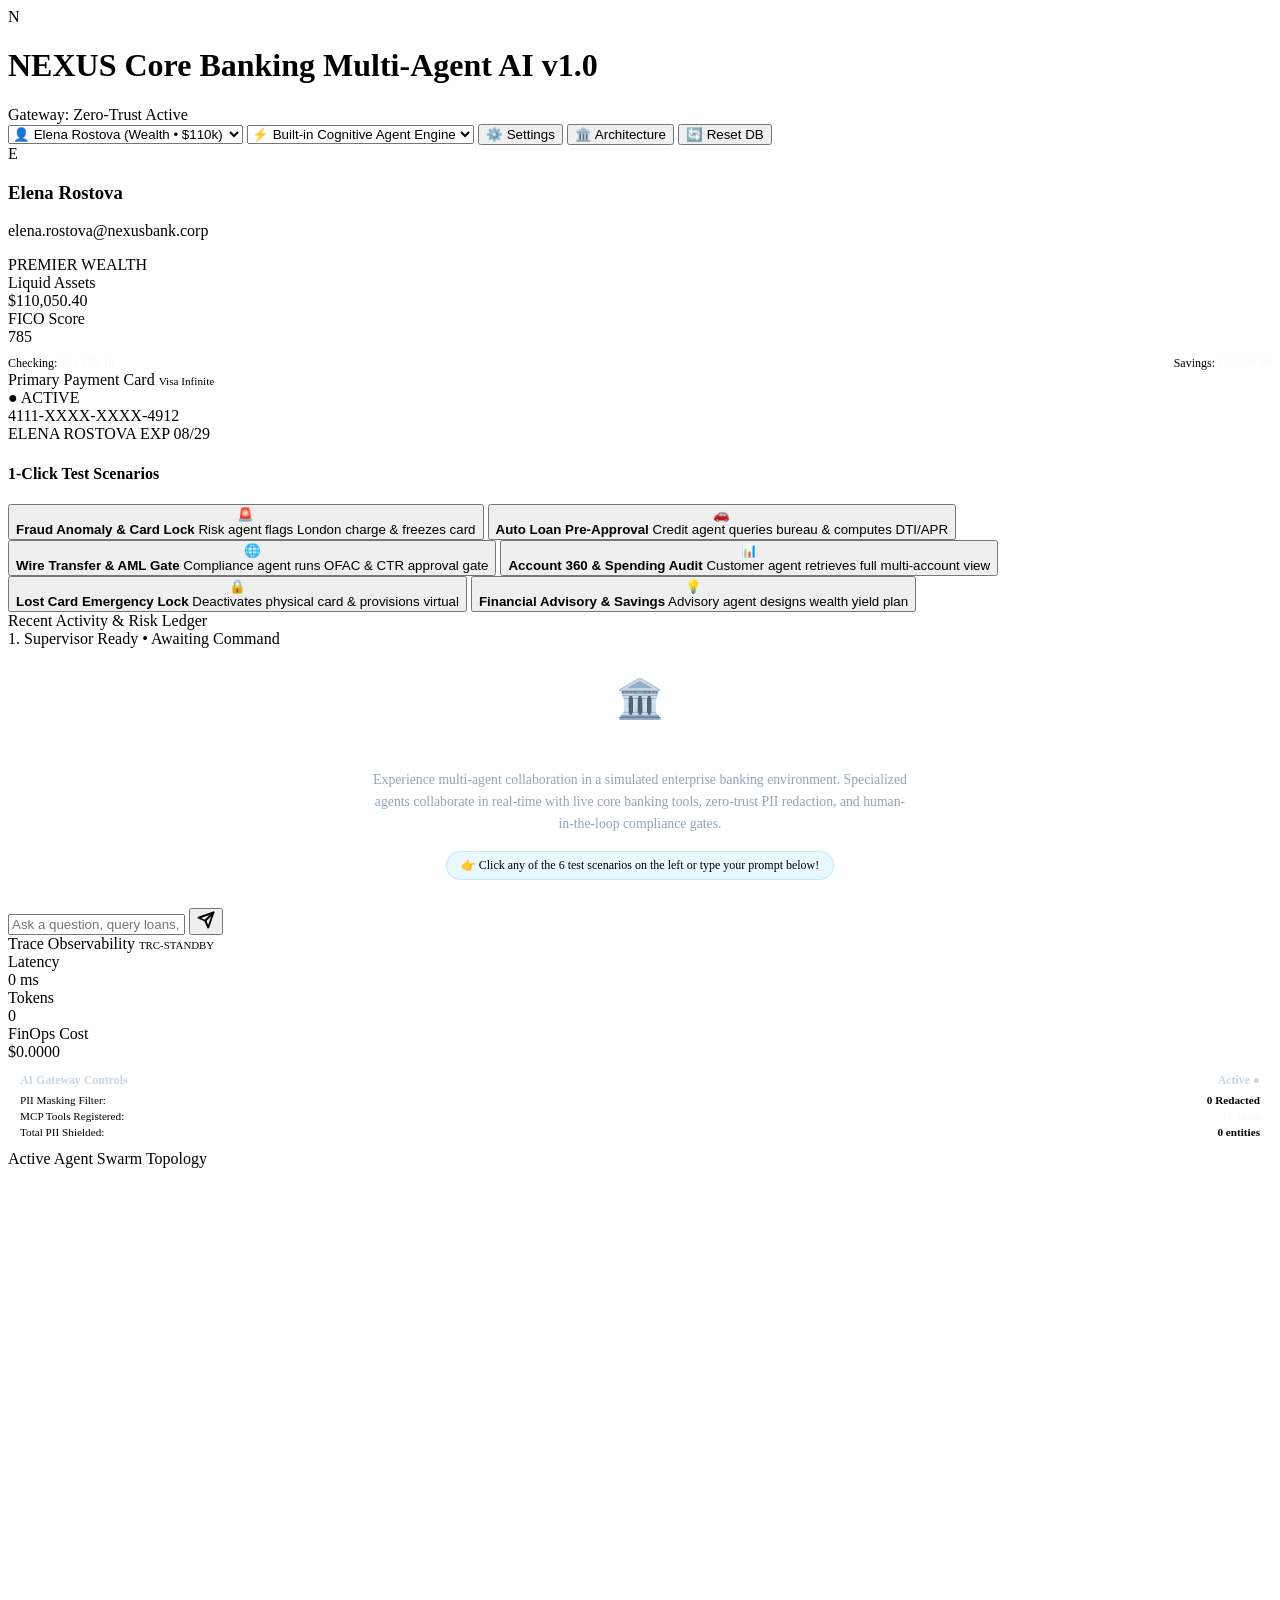
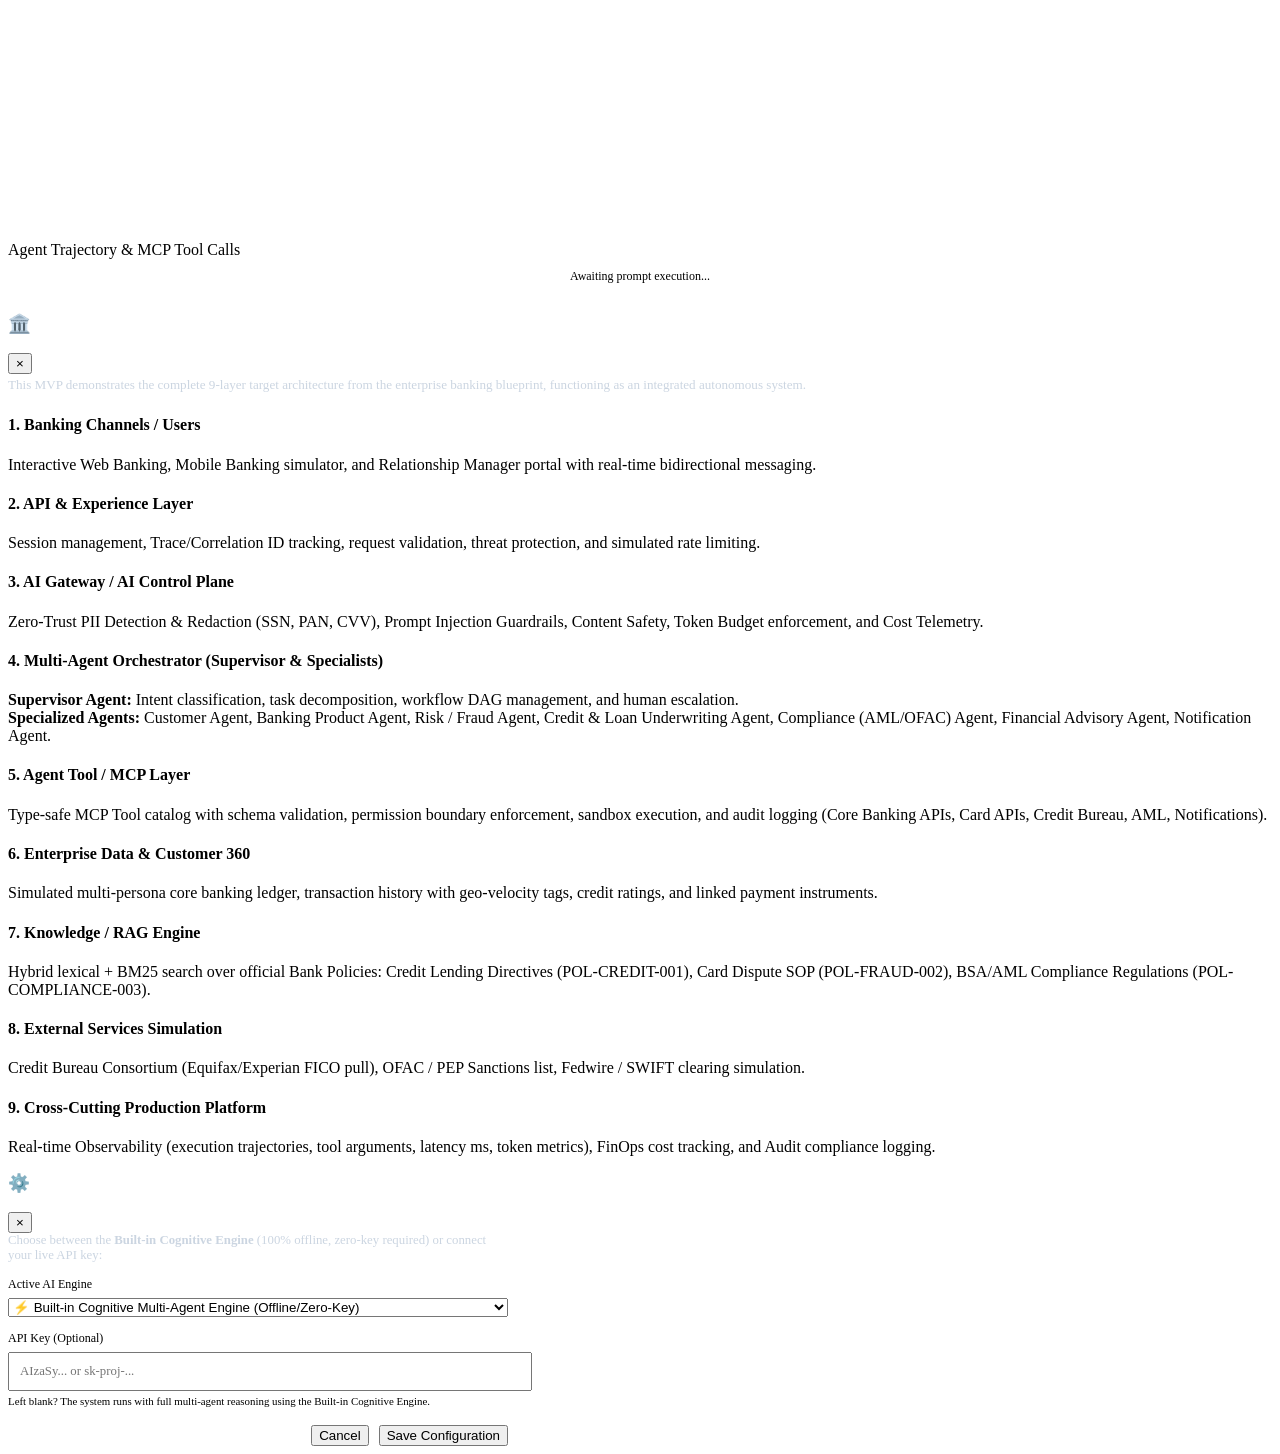
==== app/static/index.html @ 50e699d7 "Initial commit: Production-ready Multi-Agent Banking MVP" ====
<!DOCTYPE html>
<html lang="en">
<head>
  <meta charset="UTF-8">
  <meta name="viewport" content="width=device-width, initial-scale=1.0">
  <title>NEXUS Core Banking AI — Autonomous Multi-Agent System</title>
  <meta name="description" content="Simulated Banking Multi-Agent Operations System with Supervisor Orchestration, Fraud Detection, Credit Underwriting, and Real-time Observability.">
  
  <!-- Modern Typography -->
  <link rel="preconnect" href="https://fonts.googleapis.com">
  <link rel="preconnect" href="https://fonts.gstatic.com" crossorigin>
  <link href="https://fonts.googleapis.com/css2?family=Inter:wght@400;500;600;700;800&family=JetBrains+Mono:wght@400;500;700&display=swap" rel="stylesheet">
  
  <!-- Styles -->
  <link rel="stylesheet" href="/static/css/style.css">
</head>
<body>

  <!-- Top Navigation Bar -->
  <header class="app-header">
    <div class="brand-section">
      <div class="brand-logo">N</div>
      <div class="brand-title">
        <h1>NEXUS Core Banking <span class="badge">Multi-Agent AI v1.0</span></h1>
      </div>
      <div class="status-pill">
        <span class="status-dot"></span>
        <span>Gateway: Zero-Trust Active</span>
      </div>
    </div>

    <div class="header-controls">
      <!-- Customer Context Switcher -->
      <select id="customerSelect" class="select-custom" title="Switch Customer Persona">
        <option value="CUST-1001" selected>👤 Elena Rostova (Wealth • $110k)</option>
        <option value="CUST-1002">🏢 Marcus Vance (Business • $86k)</option>
        <option value="CUST-1003">🛍️ Priya Sharma (Retail • $18k)</option>
      </select>

      <!-- LLM Provider Selector -->
      <select id="providerSelect" class="select-custom" title="AI Model / Engine">
        <option value="cognitive" selected>⚡ Built-in Cognitive Agent Engine</option>
        <option value="gemini">✨ Google Gemini 2.5 Flash</option>
        <option value="openai">🔮 OpenAI GPT-4o</option>
      </select>

      <!-- Quick Action Buttons -->
      <button id="settingsBtn" class="btn-custom" title="Configure API Keys">⚙️ Settings</button>
      <button id="archBtn" class="btn-custom" title="View 9-Layer Architecture Blueprint">🏛️ Architecture</button>
      <button id="resetBtn" class="btn-custom" title="Reset Simulation Data">🔄 Reset DB</button>
    </div>
  </header>

  <!-- 3-Column Workspace -->
  <main class="app-container">
    
    <!-- LEFT COLUMN: Core Banking Customer Portal -->
    <aside class="left-sidebar" id="leftBankingPanel">
      
      <!-- Customer Card -->
      <div class="customer-card glass">
        <div class="customer-header">
          <div class="customer-avatar" id="custAvatar">E</div>
          <div class="customer-info">
            <h3 id="custName">Elena Rostova</h3>
            <p id="custEmail">elena.rostova@nexusbank.corp</p>
            <span class="tier-badge" id="custTier">PREMIER WEALTH</span>
          </div>
        </div>

        <div class="stat-grid">
          <div class="stat-box">
            <div class="label">Liquid Assets</div>
            <div class="value" id="liquidBalanceVal">$110,050.40</div>
          </div>
          <div class="stat-box">
            <div class="label">FICO Score</div>
            <div class="value" style="color:var(--accent-emerald)" id="creditScoreVal">785</div>
          </div>
        </div>

        <div style="margin-top:10px; font-size:0.75rem; color:var(--text-muted); display:flex; justify-content:space-between;">
          <span>Checking: <strong style="color:#f8fafc" id="checkingBalanceVal">$24,850.40</strong></span>
          <span>Savings: <strong style="color:#f8fafc" id="savingsBalanceVal">$85,200.00</strong></span>
        </div>
      </div>

      <!-- Payment Card Visual Widget -->
      <div class="card-widget glass">
        <div class="panel-header" style="margin-bottom:0;">
          <span>Primary Payment Card</span>
          <span style="font-size:0.7rem; color:var(--text-muted)">Visa Infinite</span>
        </div>
        
        <div class="credit-card-visual" id="mainCreditCard">
          <div class="card-top">
            <div class="chip"></div>
            <span class="card-status-pill status-active" id="cardStatusPill">● ACTIVE</span>
          </div>
          <div class="card-num" id="cardNumDisplay">4111-XXXX-XXXX-4912</div>
          <div class="card-bottom">
            <span>ELENA ROSTOVA</span>
            <span>EXP 08/29</span>
          </div>
        </div>
      </div>

      <!-- 1-Click Interactive Test Scenarios -->
      <section class="scenarios-section">
        <h4>1-Click Test Scenarios</h4>
        <div class="scenario-list">
          
          <button class="scenario-btn" data-prompt="I didn't authorize a $1,280 charge in London from yesterday! What is that? Help!">
            <span class="scenario-icon">🚨</span>
            <div class="scenario-text">
              <strong>Fraud Anomaly & Card Lock</strong>
              <span>Risk agent flags London charge & freezes card</span>
            </div>
          </button>

          <button class="scenario-btn" data-prompt="Can I get an auto loan of $25,000 for 48 months?">
            <span class="scenario-icon">🚗</span>
            <div class="scenario-text">
              <strong>Auto Loan Pre-Approval</strong>
              <span>Credit agent queries bureau & computes DTI/APR</span>
            </div>
          </button>

          <button class="scenario-btn" data-prompt="Transfer $15,000 to John Doe in Germany for invoice #9921">
            <span class="scenario-icon">🌐</span>
            <div class="scenario-text">
              <strong>Wire Transfer & AML Gate</strong>
              <span>Compliance agent runs OFAC & CTR approval gate</span>
            </div>
          </button>

          <button class="scenario-btn" data-prompt="Give me an overview of my accounts and balance">
            <span class="scenario-icon">📊</span>
            <div class="scenario-text">
              <strong>Account 360 & Spending Audit</strong>
              <span>Customer agent retrieves full multi-account view</span>
            </div>
          </button>

          <button class="scenario-btn" data-prompt="I lost my card at the airport! Block it immediately">
            <span class="scenario-icon">🔒</span>
            <div class="scenario-text">
              <strong>Lost Card Emergency Lock</strong>
              <span>Deactivates physical card & provisions virtual</span>
            </div>
          </button>

          <button class="scenario-btn" data-prompt="Analyze my spending and give me recommendations to save $500/month">
            <span class="scenario-icon">💡</span>
            <div class="scenario-text">
              <strong>Financial Advisory & Savings</strong>
              <span>Advisory agent designs wealth yield plan</span>
            </div>
          </button>

        </div>
      </section>

      <!-- Recent Transactions Table -->
      <section style="flex:1;">
        <div class="panel-header">
          <span>Recent Activity & Risk Ledger</span>
        </div>
        <div id="transactionsContainer" style="display:flex; flex-direction:column; gap:6px;">
          <!-- Populated by JavaScript -->
        </div>
      </section>

    </aside>

    <!-- CENTER COLUMN: Multi-Agent Conversational Center -->
    <section class="center-workspace">
      
      <!-- Real-time Agent Workflow Stepper -->
      <div class="pipeline-stepper" id="pipelineStepper">
        <div class="step-badge active">
          <span>1.</span>
          <span>Supervisor Ready • Awaiting Command</span>
        </div>
      </div>

      <!-- Messages Stream -->
      <div class="chat-stream" id="chatStream">
        
        <!-- Welcome Hero Banner -->
        <div style="text-align: center; padding: 28px 20px; color: var(--text-secondary);">
          <div style="font-size: 2.4rem; margin-bottom: 10px;">🏛️</div>
          <h2 style="font-size: 1.3rem; color: #fff; margin-bottom: 6px; font-weight:700;">
            NEXUS Autonomous Multi-Agent Banking
          </h2>
          <p style="font-size: 0.86rem; max-width: 540px; margin: 0 auto; color:#94a3b8; line-height:1.6;">
            Experience multi-agent collaboration in a simulated enterprise banking environment.
            Specialized agents collaborate in real-time with live core banking tools, zero-trust PII redaction, and human-in-the-loop compliance gates.
          </p>
          <div style="margin-top:16px; font-size:0.75rem; color:var(--accent-cyan); display:inline-flex; align-items:center; gap:8px; padding:6px 14px; background:rgba(56,189,248,0.1); border-radius:9999px; border:1px solid rgba(56,189,248,0.25);">
            <span>👉 Click any of the 6 test scenarios on the left or type your prompt below!</span>
          </div>
        </div>

      </div>

      <!-- Input Form -->
      <footer class="chat-input-bar">
        <form id="chatForm" class="input-container">
          <input 
            type="text" 
            id="chatInput" 
            placeholder="Ask a question, query loans, flag suspicious transactions, or request wires..." 
            autocomplete="off"
            required
          />
          <button type="submit" class="send-btn" title="Send Request">
            <svg width="18" height="18" viewBox="0 0 24 24" fill="none" stroke="currentColor" stroke-width="2.5" stroke-linecap="round" stroke-linejoin="round">
              <line x1="22" y1="2" x2="11" y2="13"></line>
              <polygon points="22 2 15 22 11 13 2 9 22 2"></polygon>
            </svg>
          </button>
        </form>
      </footer>

    </section>

    <!-- RIGHT COLUMN: Real-Time Observability & AI Control Plane -->
    <aside class="right-sidebar">
      
      <!-- Trace Header -->
      <div class="panel-header">
        <span>Trace Observability</span>
        <span id="traceIdDisplay" style="font-family:var(--font-mono); font-size:0.68rem; color:var(--accent-cyan);">TRC-STANDBY</span>
      </div>

      <!-- Metrics Grid -->
      <div class="metrics-grid">
        <div class="metric-pill">
          <div class="label">Latency</div>
          <div class="val" id="latencyMetricVal">0 ms</div>
        </div>
        <div class="metric-pill">
          <div class="label">Tokens</div>
          <div class="val" id="tokensMetricVal">0</div>
        </div>
        <div class="metric-pill">
          <div class="label">FinOps Cost</div>
          <div class="val" id="costMetricVal">$0.0000</div>
        </div>
      </div>

      <!-- AI Control Plane / Guardrails Card -->
      <div class="glass" style="padding:12px; border-radius:var(--radius-md);">
        <div style="font-size:0.74rem; font-weight:700; color:#cbd5e1; margin-bottom:6px; display:flex; justify-content:space-between;">
          <span>AI Gateway Controls</span>
          <span style="color:var(--accent-emerald)">Active ●</span>
        </div>
        <div style="font-size:0.7rem; color:var(--text-muted); display:flex; justify-content:space-between; margin-bottom:4px;">
          <span>PII Masking Filter:</span>
          <strong id="piiRedactedMetricVal" style="color:var(--accent-cyan)">0 Redacted</strong>
        </div>
        <div style="font-size:0.7rem; color:var(--text-muted); display:flex; justify-content:space-between; margin-bottom:4px;">
          <span>MCP Tools Registered:</span>
          <strong id="toolsRegisteredVal" style="color:#f8fafc">11 Tools</strong>
        </div>
        <div style="font-size:0.7rem; color:var(--text-muted); display:flex; justify-content:space-between;">
          <span>Total PII Shielded:</span>
          <strong id="totalPiiVal" style="color:var(--accent-purple)">0 entities</strong>
        </div>
      </div>

      <!-- Dynamic Multi-Agent DAG Topology Graph -->
      <div>
        <div class="panel-header">
          <span>Active Agent Swarm Topology</span>
        </div>
        <div class="dag-container">
          <svg id="dagSvg" viewBox="0 0 340 180"></svg>
        </div>
      </div>

      <!-- Agent Reasoning Trajectory Timeline -->
      <div style="flex:1;">
        <div class="panel-header">
          <span>Agent Trajectory & MCP Tool Calls</span>
        </div>
        <div class="trajectory-list" id="trajectoryList">
          <div style="font-size:0.75rem; color:var(--text-muted); padding:10px; text-align:center;">
            Awaiting prompt execution...
          </div>
        </div>
      </div>

    </aside>

  </main>

  <!-- MODAL: Architecture Blueprint (Matching Prompt's Reference Diagram) -->
  <div class="modal-overlay" id="archModal">
    <div class="modal-content glass">
      <div class="modal-header">
        <h3 style="font-size:1.15rem; color:#fff;">🏛️ NEXUS Multi-Agent Banking Architecture (Reference Implementation)</h3>
        <button class="close-btn" id="closeArchModal">&times;</button>
      </div>

      <div style="font-size:0.82rem; color:#cbd5e1; margin-bottom:16px; line-height:1.6;">
        This MVP demonstrates the complete 9-layer target architecture from the enterprise banking blueprint, functioning as an integrated autonomous system.
      </div>

      <div class="arch-layer-card" style="border-color:#38bdf8">
        <h4>1. Banking Channels / Users</h4>
        <p>Interactive Web Banking, Mobile Banking simulator, and Relationship Manager portal with real-time bidirectional messaging.</p>
      </div>

      <div class="arch-layer-card" style="border-color:#6366f1">
        <h4>2. API & Experience Layer</h4>
        <p>Session management, Trace/Correlation ID tracking, request validation, threat protection, and simulated rate limiting.</p>
      </div>

      <div class="arch-layer-card" style="border-color:#10b981">
        <h4>3. AI Gateway / AI Control Plane</h4>
        <p>Zero-Trust PII Detection & Redaction (SSN, PAN, CVV), Prompt Injection Guardrails, Content Safety, Token Budget enforcement, and Cost Telemetry.</p>
      </div>

      <div class="arch-layer-card" style="border-color:#f59e0b">
        <h4>4. Multi-Agent Orchestrator (Supervisor & Specialists)</h4>
        <p>
          <strong>Supervisor Agent:</strong> Intent classification, task decomposition, workflow DAG management, and human escalation.<br/>
          <strong>Specialized Agents:</strong> Customer Agent, Banking Product Agent, Risk / Fraud Agent, Credit & Loan Underwriting Agent, Compliance (AML/OFAC) Agent, Financial Advisory Agent, Notification Agent.
        </p>
      </div>

      <div class="arch-layer-card" style="border-color:#a855f7">
        <h4>5. Agent Tool / MCP Layer</h4>
        <p>Type-safe MCP Tool catalog with schema validation, permission boundary enforcement, sandbox execution, and audit logging (Core Banking APIs, Card APIs, Credit Bureau, AML, Notifications).</p>
      </div>

      <div class="arch-layer-card" style="border-color:#06b6d4">
        <h4>6. Enterprise Data & Customer 360</h4>
        <p>Simulated multi-persona core banking ledger, transaction history with geo-velocity tags, credit ratings, and linked payment instruments.</p>
      </div>

      <div class="arch-layer-card" style="border-color:#ec4899">
        <h4>7. Knowledge / RAG Engine</h4>
        <p>Hybrid lexical + BM25 search over official Bank Policies: Credit Lending Directives (POL-CREDIT-001), Card Dispute SOP (POL-FRAUD-002), BSA/AML Compliance Regulations (POL-COMPLIANCE-003).</p>
      </div>

      <div class="arch-layer-card" style="border-color:#84cc16">
        <h4>8. External Services Simulation</h4>
        <p>Credit Bureau Consortium (Equifax/Experian FICO pull), OFAC / PEP Sanctions list, Fedwire / SWIFT clearing simulation.</p>
      </div>

      <div class="arch-layer-card" style="border-color:#f43f5e">
        <h4>9. Cross-Cutting Production Platform</h4>
        <p>Real-time Observability (execution trajectories, tool arguments, latency ms, token metrics), FinOps cost tracking, and Audit compliance logging.</p>
      </div>
    </div>
  </div>

  <!-- MODAL: Settings & API Key -->
  <div class="modal-overlay" id="settingsModal">
    <div class="modal-content glass" style="max-width:500px;">
      <div class="modal-header">
        <h3 style="font-size:1.1rem; color:#fff;">⚙️ AI Provider & Model Settings</h3>
        <button class="close-btn" id="closeSettingsModal">&times;</button>
      </div>

      <div style="font-size:0.8rem; color:#cbd5e1; margin-bottom:14px;">
        Choose between the <strong>Built-in Cognitive Engine</strong> (100% offline, zero-key required) or connect your live API key:
      </div>

      <div style="margin-bottom:14px;">
        <label style="font-size:0.75rem; color:var(--text-muted); display:block; margin-bottom:6px;">Active AI Engine</label>
        <select id="modalProviderSelect" class="select-custom" style="width:100%;">
          <option value="cognitive">⚡ Built-in Cognitive Multi-Agent Engine (Offline/Zero-Key)</option>
          <option value="gemini">✨ Google Gemini 2.5 Flash</option>
          <option value="openai">🔮 OpenAI GPT-4o</option>
        </select>
      </div>

      <div style="margin-bottom:18px;">
        <label style="font-size:0.75rem; color:var(--text-muted); display:block; margin-bottom:6px;">API Key (Optional)</label>
        <input 
          type="password" 
          id="apiKeyInput" 
          placeholder="AIzaSy... or sk-proj-..." 
          class="select-custom" 
          style="width:100%; padding:10px; font-family:var(--font-mono); font-size:0.8rem;"
        />
        <p style="font-size:0.68rem; color:var(--text-muted); margin-top:4px;">
          Left blank? The system runs with full multi-agent reasoning using the Built-in Cognitive Engine.
        </p>
      </div>

      <div style="display:flex; justify-content:flex-end; gap:10px;">
        <button class="btn-custom" onclick="closeSettingsModal()">Cancel</button>
        <button class="btn-custom btn-primary" id="saveSettingsBtn">Save Configuration</button>
      </div>
    </div>
  </div>

  <!-- Scripts -->
  <script src="/static/js/api.js"></script>
  <script src="/static/js/visualizer.js"></script>
  <script src="/static/js/app.js"></script>

</body>
</html>
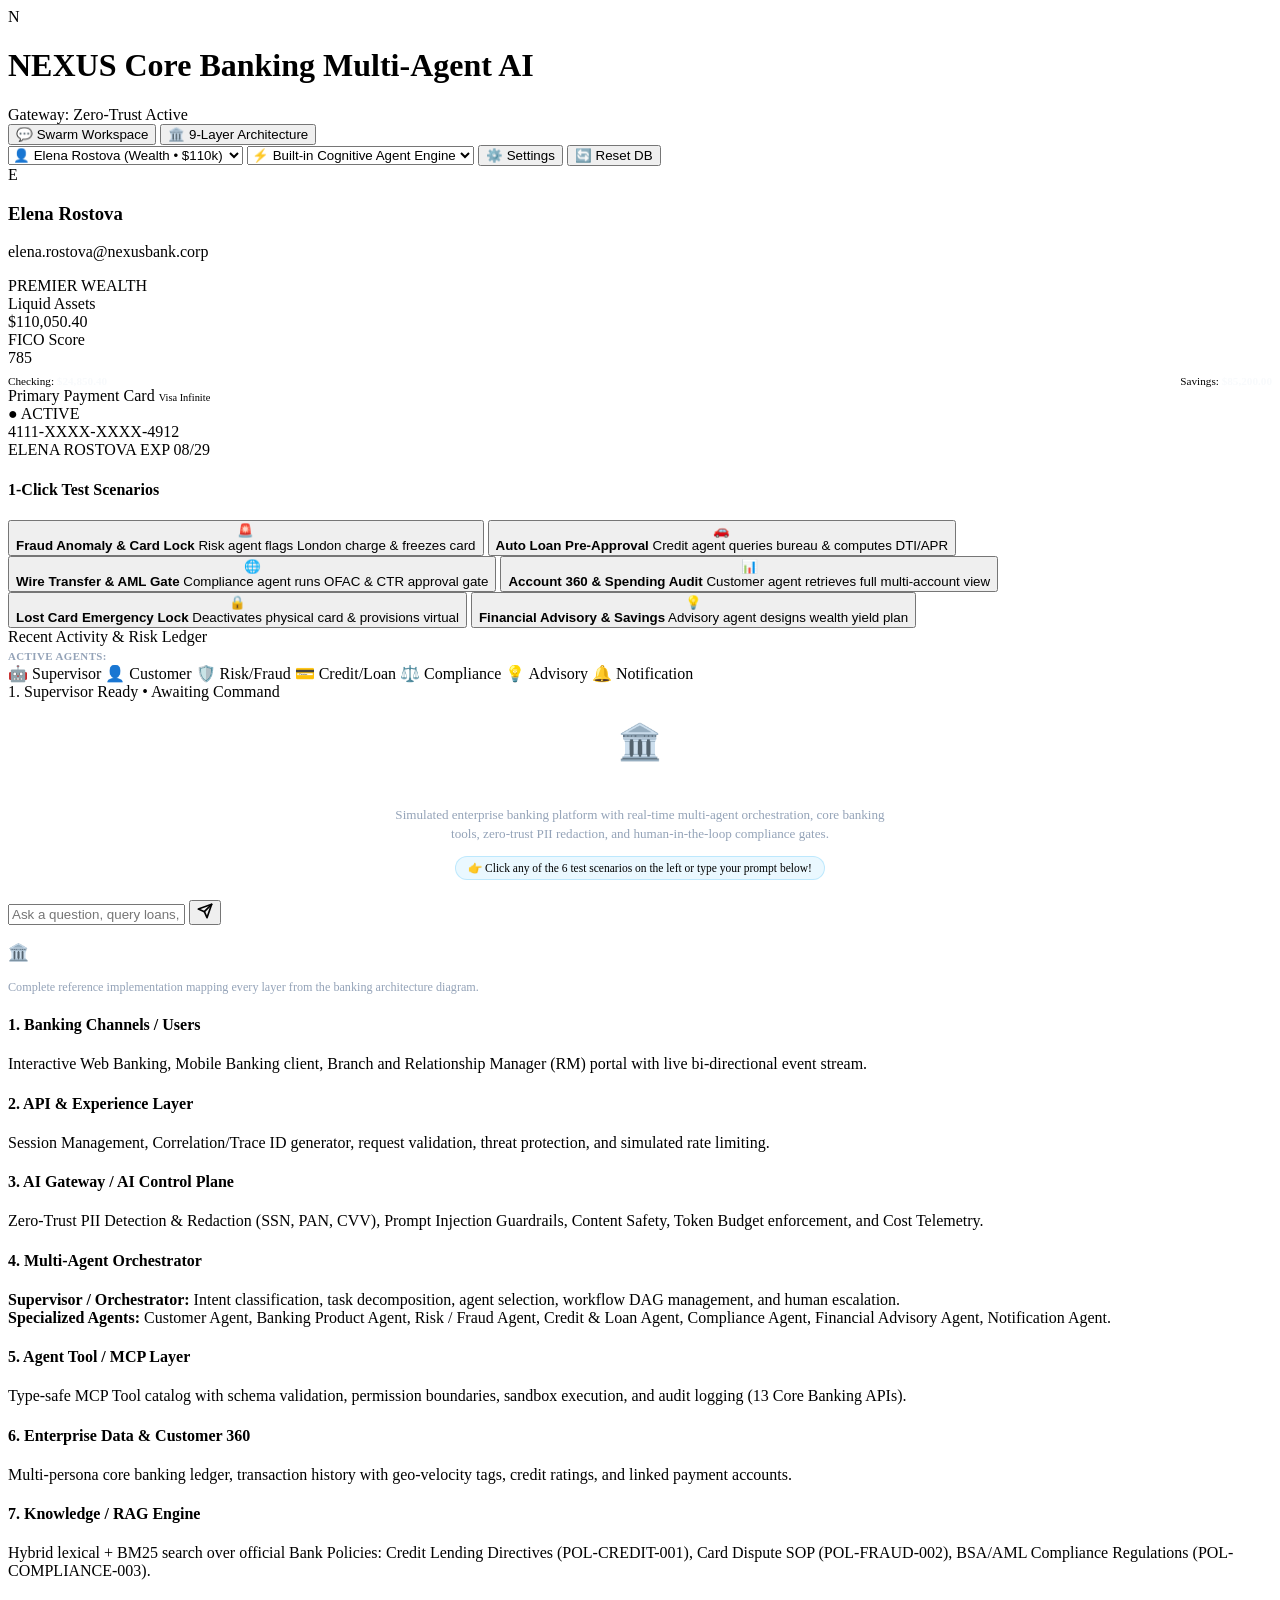
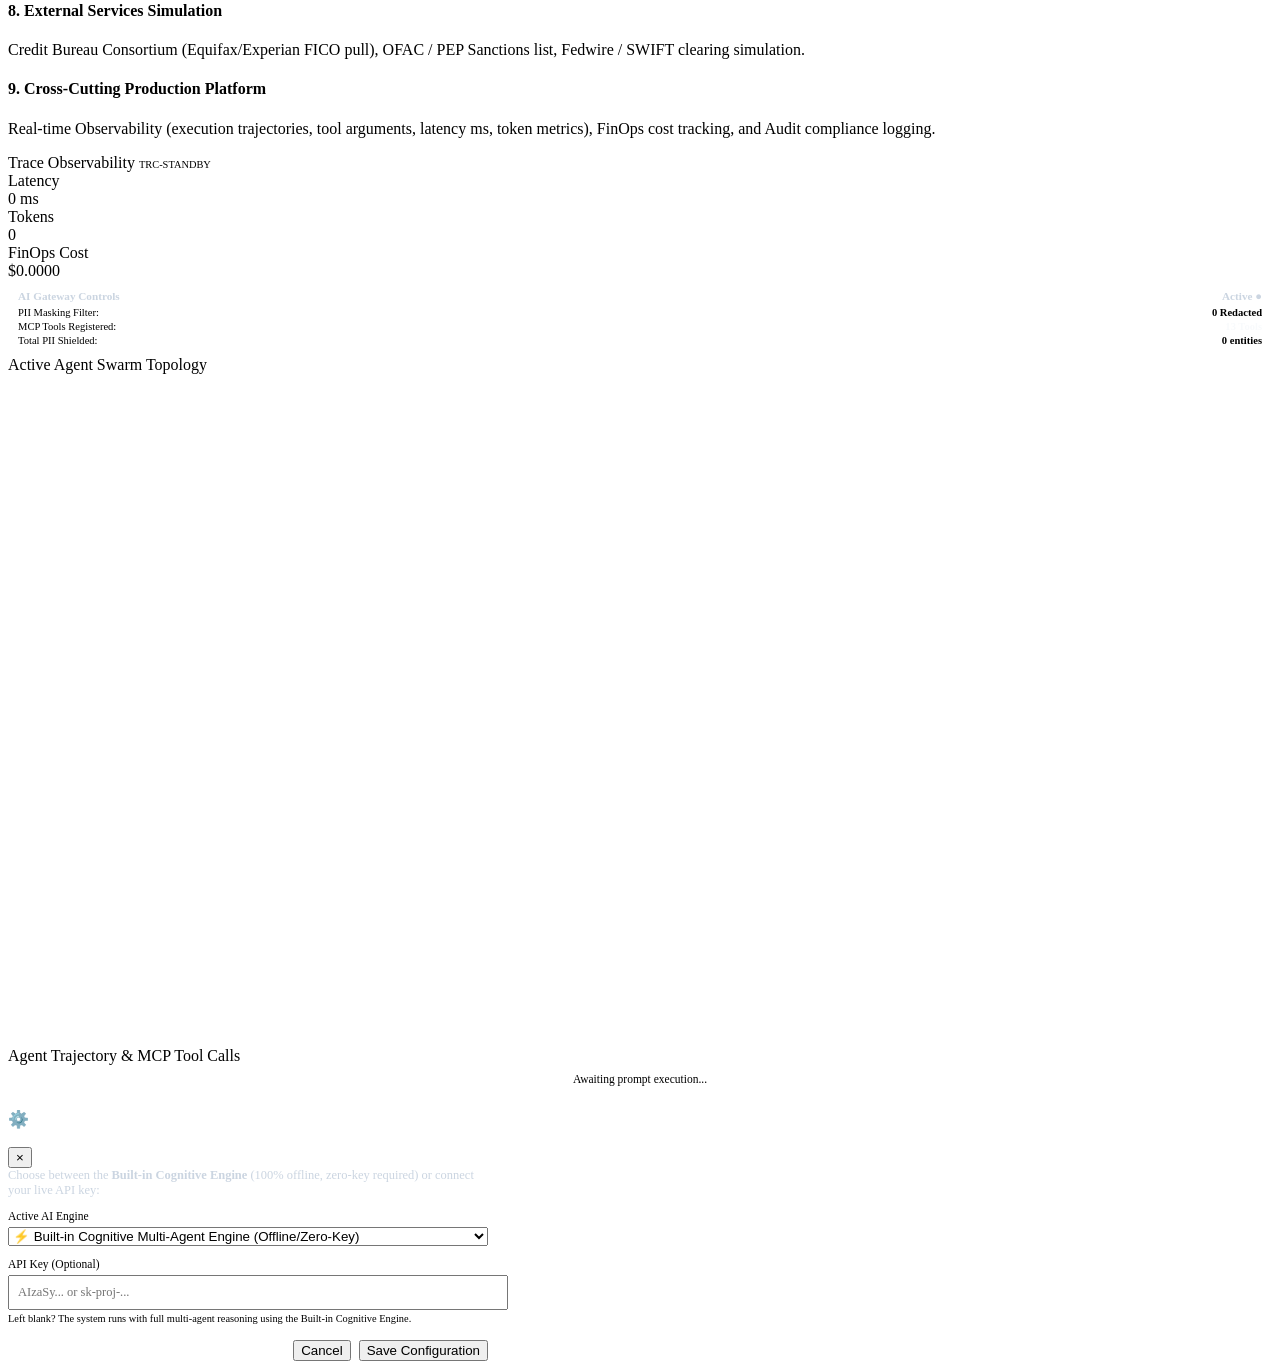
==== commit 4c6c23aa: "Enhance responsive layout, add in-page 9-layer architecture tab, and active swarm status chips" ====
--- a/app/static/index.html
+++ b/app/static/index.html
@@ -3,10 +3,10 @@
 <head>
   <meta charset="UTF-8">
   <meta name="viewport" content="width=device-width, initial-scale=1.0">
-  <title>NEXUS Core Banking AI — Autonomous Multi-Agent System</title>
+  <title>NEXUS Core Banking AI — Autonomous Multi-Agent Operational System</title>
   <meta name="description" content="Simulated Banking Multi-Agent Operations System with Supervisor Orchestration, Fraud Detection, Credit Underwriting, and Real-time Observability.">
   
-  <!-- Modern Typography -->
+  <!-- Typography -->
   <link rel="preconnect" href="https://fonts.googleapis.com">
   <link rel="preconnect" href="https://fonts.gstatic.com" crossorigin>
   <link href="https://fonts.googleapis.com/css2?family=Inter:wght@400;500;600;700;800&family=JetBrains+Mono:wght@400;500;700&display=swap" rel="stylesheet">
@@ -21,12 +21,18 @@
     <div class="brand-section">
       <div class="brand-logo">N</div>
       <div class="brand-title">
-        <h1>NEXUS Core Banking <span class="badge">Multi-Agent AI v1.0</span></h1>
+        <h1>NEXUS Core Banking <span class="badge">Multi-Agent AI</span></h1>
       </div>
       <div class="status-pill">
         <span class="status-dot"></span>
         <span>Gateway: Zero-Trust Active</span>
       </div>
+    </div>
+
+    <!-- Center View Switcher Tabs -->
+    <div class="nav-tabs">
+      <button class="nav-tab-btn active" id="tabChatBtn">💬 Swarm Workspace</button>
+      <button class="nav-tab-btn" id="tabArchBtn">🏛️ 9-Layer Architecture</button>
     </div>
 
     <div class="header-controls">
@@ -46,18 +52,17 @@
 
       <!-- Quick Action Buttons -->
       <button id="settingsBtn" class="btn-custom" title="Configure API Keys">⚙️ Settings</button>
-      <button id="archBtn" class="btn-custom" title="View 9-Layer Architecture Blueprint">🏛️ Architecture</button>
       <button id="resetBtn" class="btn-custom" title="Reset Simulation Data">🔄 Reset DB</button>
     </div>
   </header>
 
-  <!-- 3-Column Workspace -->
+  <!-- 3-Column Responsive Workspace -->
   <main class="app-container">
     
     <!-- LEFT COLUMN: Core Banking Customer Portal -->
     <aside class="left-sidebar" id="leftBankingPanel">
       
-      <!-- Customer Card -->
+      <!-- Customer Profile Card -->
       <div class="customer-card glass">
         <div class="customer-header">
           <div class="customer-avatar" id="custAvatar">E</div>
@@ -79,7 +84,7 @@
           </div>
         </div>
 
-        <div style="margin-top:10px; font-size:0.75rem; color:var(--text-muted); display:flex; justify-content:space-between;">
+        <div style="margin-top:8px; font-size:0.7rem; color:var(--text-muted); display:flex; justify-content:space-between;">
           <span>Checking: <strong style="color:#f8fafc" id="checkingBalanceVal">$24,850.40</strong></span>
           <span>Savings: <strong style="color:#f8fafc" id="savingsBalanceVal">$85,200.00</strong></span>
         </div>
@@ -89,7 +94,7 @@
       <div class="card-widget glass">
         <div class="panel-header" style="margin-bottom:0;">
           <span>Primary Payment Card</span>
-          <span style="font-size:0.7rem; color:var(--text-muted)">Visa Infinite</span>
+          <span style="font-size:0.65rem; color:var(--text-muted)">Visa Infinite</span>
         </div>
         
         <div class="credit-card-visual" id="mainCreditCard">
@@ -166,7 +171,7 @@
         <div class="panel-header">
           <span>Recent Activity & Risk Ledger</span>
         </div>
-        <div id="transactionsContainer" style="display:flex; flex-direction:column; gap:6px;">
+        <div id="transactionsContainer" style="display:flex; flex-direction:column; gap:5px;">
           <!-- Populated by JavaScript -->
         </div>
       </section>
@@ -176,6 +181,20 @@
     <!-- CENTER COLUMN: Multi-Agent Conversational Center -->
     <section class="center-workspace">
       
+      <!-- Real-Time Swarm Status Banner -->
+      <div class="swarm-status-bar">
+        <span style="font-size:0.68rem; font-weight:700; color:#94a3b8; text-transform:uppercase; letter-spacing:0.04em;">Active Agents:</span>
+        <div class="swarm-agents-pills" id="swarmAgentPills">
+          <span class="agent-chip active" id="chipSupervisor">🤖 Supervisor</span>
+          <span class="agent-chip" id="chipCustomer">👤 Customer</span>
+          <span class="agent-chip" id="chipRisk">🛡️ Risk/Fraud</span>
+          <span class="agent-chip" id="chipCredit">💳 Credit/Loan</span>
+          <span class="agent-chip" id="chipCompliance">⚖️ Compliance</span>
+          <span class="agent-chip" id="chipAdvisory">💡 Advisory</span>
+          <span class="agent-chip" id="chipNotification">🔔 Notification</span>
+        </div>
+      </div>
+
       <!-- Real-time Agent Workflow Stepper -->
       <div class="pipeline-stepper" id="pipelineStepper">
         <div class="step-badge active">
@@ -184,44 +203,105 @@
         </div>
       </div>
 
-      <!-- Messages Stream -->
-      <div class="chat-stream" id="chatStream">
-        
-        <!-- Welcome Hero Banner -->
-        <div style="text-align: center; padding: 28px 20px; color: var(--text-secondary);">
-          <div style="font-size: 2.4rem; margin-bottom: 10px;">🏛️</div>
-          <h2 style="font-size: 1.3rem; color: #fff; margin-bottom: 6px; font-weight:700;">
-            NEXUS Autonomous Multi-Agent Banking
-          </h2>
-          <p style="font-size: 0.86rem; max-width: 540px; margin: 0 auto; color:#94a3b8; line-height:1.6;">
-            Experience multi-agent collaboration in a simulated enterprise banking environment.
-            Specialized agents collaborate in real-time with live core banking tools, zero-trust PII redaction, and human-in-the-loop compliance gates.
+      <!-- View Container 1: Live Chat & Swarm Execution Stream -->
+      <div id="chatViewWrapper" style="display:flex; flex-direction:column; flex:1; min-height:0; overflow:hidden;">
+        <div class="chat-stream" id="chatStream">
+          
+          <!-- Welcome Hero Banner -->
+          <div style="text-align: center; padding: 20px 16px; color: var(--text-secondary);">
+            <div style="font-size: 2.2rem; margin-bottom: 8px;">🏛️</div>
+            <h2 style="font-size: 1.2rem; color: #fff; margin-bottom: 4px; font-weight:700;">
+              NEXUS Autonomous Multi-Agent Banking
+            </h2>
+            <p style="font-size: 0.82rem; max-width: 520px; margin: 0 auto; color:#94a3b8; line-height:1.5;">
+              Simulated enterprise banking platform with real-time multi-agent orchestration, core banking tools, zero-trust PII redaction, and human-in-the-loop compliance gates.
+            </p>
+            <div style="margin-top:12px; font-size:0.72rem; color:var(--accent-cyan); display:inline-flex; align-items:center; gap:6px; padding:4px 12px; background:rgba(56,189,248,0.1); border-radius:9999px; border:1px solid rgba(56,189,248,0.25);">
+              <span>👉 Click any of the 6 test scenarios on the left or type your prompt below!</span>
+            </div>
+          </div>
+
+        </div>
+
+        <!-- Input Form -->
+        <footer class="chat-input-bar">
+          <form id="chatForm" class="input-container">
+            <input 
+              type="text" 
+              id="chatInput" 
+              placeholder="Ask a question, query loans, flag suspicious transactions, or request wires..." 
+              autocomplete="off"
+              required
+            />
+            <button type="submit" class="send-btn" title="Send Request">
+              <svg width="16" height="16" viewBox="0 0 24 24" fill="none" stroke="currentColor" stroke-width="2.5" stroke-linecap="round" stroke-linejoin="round">
+                <line x1="22" y1="2" x2="11" y2="13"></line>
+                <polygon points="22 2 15 22 11 13 2 9 22 2"></polygon>
+              </svg>
+            </button>
+          </form>
+        </footer>
+      </div>
+
+      <!-- View Container 2: Direct In-Page 9-Layer Architecture Blueprint -->
+      <div id="archViewWrapper" class="architecture-container">
+        <div style="margin-bottom:8px;">
+          <h3 style="font-size:1.05rem; color:#fff; display:flex; align-items:center; gap:8px;">
+            <span>🏛️</span> Target 9-Layer Banking Architecture (Assignment Blueprint)
+          </h3>
+          <p style="font-size:0.76rem; color:#94a3b8;">
+            Complete reference implementation mapping every layer from the banking architecture diagram.
           </p>
-          <div style="margin-top:16px; font-size:0.75rem; color:var(--accent-cyan); display:inline-flex; align-items:center; gap:8px; padding:6px 14px; background:rgba(56,189,248,0.1); border-radius:9999px; border:1px solid rgba(56,189,248,0.25);">
-            <span>👉 Click any of the 6 test scenarios on the left or type your prompt below!</span>
-          </div>
-        </div>
-
-      </div>
-
-      <!-- Input Form -->
-      <footer class="chat-input-bar">
-        <form id="chatForm" class="input-container">
-          <input 
-            type="text" 
-            id="chatInput" 
-            placeholder="Ask a question, query loans, flag suspicious transactions, or request wires..." 
-            autocomplete="off"
-            required
-          />
-          <button type="submit" class="send-btn" title="Send Request">
-            <svg width="18" height="18" viewBox="0 0 24 24" fill="none" stroke="currentColor" stroke-width="2.5" stroke-linecap="round" stroke-linejoin="round">
-              <line x1="22" y1="2" x2="11" y2="13"></line>
-              <polygon points="22 2 15 22 11 13 2 9 22 2"></polygon>
-            </svg>
-          </button>
-        </form>
-      </footer>
+        </div>
+
+        <div class="arch-layer-card" style="border-color:#38bdf8">
+          <h4><span>1.</span> Banking Channels / Users</h4>
+          <p>Interactive Web Banking, Mobile Banking client, Branch and Relationship Manager (RM) portal with live bi-directional event stream.</p>
+        </div>
+
+        <div class="arch-layer-card" style="border-color:#6366f1">
+          <h4><span>2.</span> API & Experience Layer</h4>
+          <p>Session Management, Correlation/Trace ID generator, request validation, threat protection, and simulated rate limiting.</p>
+        </div>
+
+        <div class="arch-layer-card" style="border-color:#10b981">
+          <h4><span>3.</span> AI Gateway / AI Control Plane</h4>
+          <p>Zero-Trust PII Detection & Redaction (SSN, PAN, CVV), Prompt Injection Guardrails, Content Safety, Token Budget enforcement, and Cost Telemetry.</p>
+        </div>
+
+        <div class="arch-layer-card" style="border-color:#f59e0b">
+          <h4><span>4.</span> Multi-Agent Orchestrator</h4>
+          <p>
+            <strong>Supervisor / Orchestrator:</strong> Intent classification, task decomposition, agent selection, workflow DAG management, and human escalation.<br/>
+            <strong>Specialized Agents:</strong> Customer Agent, Banking Product Agent, Risk / Fraud Agent, Credit & Loan Agent, Compliance Agent, Financial Advisory Agent, Notification Agent.
+          </p>
+        </div>
+
+        <div class="arch-layer-card" style="border-color:#a855f7">
+          <h4><span>5.</span> Agent Tool / MCP Layer</h4>
+          <p>Type-safe MCP Tool catalog with schema validation, permission boundaries, sandbox execution, and audit logging (13 Core Banking APIs).</p>
+        </div>
+
+        <div class="arch-layer-card" style="border-color:#06b6d4">
+          <h4><span>6.</span> Enterprise Data & Customer 360</h4>
+          <p>Multi-persona core banking ledger, transaction history with geo-velocity tags, credit ratings, and linked payment accounts.</p>
+        </div>
+
+        <div class="arch-layer-card" style="border-color:#ec4899">
+          <h4><span>7.</span> Knowledge / RAG Engine</h4>
+          <p>Hybrid lexical + BM25 search over official Bank Policies: Credit Lending Directives (POL-CREDIT-001), Card Dispute SOP (POL-FRAUD-002), BSA/AML Compliance Regulations (POL-COMPLIANCE-003).</p>
+        </div>
+
+        <div class="arch-layer-card" style="border-color:#84cc16">
+          <h4><span>8.</span> External Services Simulation</h4>
+          <p>Credit Bureau Consortium (Equifax/Experian FICO pull), OFAC / PEP Sanctions list, Fedwire / SWIFT clearing simulation.</p>
+        </div>
+
+        <div class="arch-layer-card" style="border-color:#f43f5e">
+          <h4><span>9.</span> Cross-Cutting Production Platform</h4>
+          <p>Real-time Observability (execution trajectories, tool arguments, latency ms, token metrics), FinOps cost tracking, and Audit compliance logging.</p>
+        </div>
+      </div>
 
     </section>
 
@@ -231,7 +311,7 @@
       <!-- Trace Header -->
       <div class="panel-header">
         <span>Trace Observability</span>
-        <span id="traceIdDisplay" style="font-family:var(--font-mono); font-size:0.68rem; color:var(--accent-cyan);">TRC-STANDBY</span>
+        <span id="traceIdDisplay" style="font-family:var(--font-mono); font-size:0.65rem; color:var(--accent-cyan);">TRC-STANDBY</span>
       </div>
 
       <!-- Metrics Grid -->
@@ -251,20 +331,20 @@
       </div>
 
       <!-- AI Control Plane / Guardrails Card -->
-      <div class="glass" style="padding:12px; border-radius:var(--radius-md);">
-        <div style="font-size:0.74rem; font-weight:700; color:#cbd5e1; margin-bottom:6px; display:flex; justify-content:space-between;">
+      <div class="glass" style="padding:10px; border-radius:var(--radius-sm);">
+        <div style="font-size:0.7rem; font-weight:700; color:#cbd5e1; margin-bottom:5px; display:flex; justify-content:space-between;">
           <span>AI Gateway Controls</span>
           <span style="color:var(--accent-emerald)">Active ●</span>
         </div>
-        <div style="font-size:0.7rem; color:var(--text-muted); display:flex; justify-content:space-between; margin-bottom:4px;">
+        <div style="font-size:0.66rem; color:var(--text-muted); display:flex; justify-content:space-between; margin-bottom:3px;">
           <span>PII Masking Filter:</span>
           <strong id="piiRedactedMetricVal" style="color:var(--accent-cyan)">0 Redacted</strong>
         </div>
-        <div style="font-size:0.7rem; color:var(--text-muted); display:flex; justify-content:space-between; margin-bottom:4px;">
+        <div style="font-size:0.66rem; color:var(--text-muted); display:flex; justify-content:space-between; margin-bottom:3px;">
           <span>MCP Tools Registered:</span>
-          <strong id="toolsRegisteredVal" style="color:#f8fafc">11 Tools</strong>
-        </div>
-        <div style="font-size:0.7rem; color:var(--text-muted); display:flex; justify-content:space-between;">
+          <strong id="toolsRegisteredVal" style="color:#f8fafc">13 Tools</strong>
+        </div>
+        <div style="font-size:0.66rem; color:var(--text-muted); display:flex; justify-content:space-between;">
           <span>Total PII Shielded:</span>
           <strong id="totalPiiVal" style="color:var(--accent-purple)">0 entities</strong>
         </div>
@@ -281,12 +361,12 @@
       </div>
 
       <!-- Agent Reasoning Trajectory Timeline -->
-      <div style="flex:1;">
+      <div style="flex:1; overflow-y:auto;">
         <div class="panel-header">
           <span>Agent Trajectory & MCP Tool Calls</span>
         </div>
         <div class="trajectory-list" id="trajectoryList">
-          <div style="font-size:0.75rem; color:var(--text-muted); padding:10px; text-align:center;">
+          <div style="font-size:0.72rem; color:var(--text-muted); padding:8px; text-align:center;">
             Awaiting prompt execution...
           </div>
         </div>
@@ -295,83 +375,21 @@
     </aside>
 
   </main>
-
-  <!-- MODAL: Architecture Blueprint (Matching Prompt's Reference Diagram) -->
-  <div class="modal-overlay" id="archModal">
-    <div class="modal-content glass">
-      <div class="modal-header">
-        <h3 style="font-size:1.15rem; color:#fff;">🏛️ NEXUS Multi-Agent Banking Architecture (Reference Implementation)</h3>
-        <button class="close-btn" id="closeArchModal">&times;</button>
-      </div>
-
-      <div style="font-size:0.82rem; color:#cbd5e1; margin-bottom:16px; line-height:1.6;">
-        This MVP demonstrates the complete 9-layer target architecture from the enterprise banking blueprint, functioning as an integrated autonomous system.
-      </div>
-
-      <div class="arch-layer-card" style="border-color:#38bdf8">
-        <h4>1. Banking Channels / Users</h4>
-        <p>Interactive Web Banking, Mobile Banking simulator, and Relationship Manager portal with real-time bidirectional messaging.</p>
-      </div>
-
-      <div class="arch-layer-card" style="border-color:#6366f1">
-        <h4>2. API & Experience Layer</h4>
-        <p>Session management, Trace/Correlation ID tracking, request validation, threat protection, and simulated rate limiting.</p>
-      </div>
-
-      <div class="arch-layer-card" style="border-color:#10b981">
-        <h4>3. AI Gateway / AI Control Plane</h4>
-        <p>Zero-Trust PII Detection & Redaction (SSN, PAN, CVV), Prompt Injection Guardrails, Content Safety, Token Budget enforcement, and Cost Telemetry.</p>
-      </div>
-
-      <div class="arch-layer-card" style="border-color:#f59e0b">
-        <h4>4. Multi-Agent Orchestrator (Supervisor & Specialists)</h4>
-        <p>
-          <strong>Supervisor Agent:</strong> Intent classification, task decomposition, workflow DAG management, and human escalation.<br/>
-          <strong>Specialized Agents:</strong> Customer Agent, Banking Product Agent, Risk / Fraud Agent, Credit & Loan Underwriting Agent, Compliance (AML/OFAC) Agent, Financial Advisory Agent, Notification Agent.
-        </p>
-      </div>
-
-      <div class="arch-layer-card" style="border-color:#a855f7">
-        <h4>5. Agent Tool / MCP Layer</h4>
-        <p>Type-safe MCP Tool catalog with schema validation, permission boundary enforcement, sandbox execution, and audit logging (Core Banking APIs, Card APIs, Credit Bureau, AML, Notifications).</p>
-      </div>
-
-      <div class="arch-layer-card" style="border-color:#06b6d4">
-        <h4>6. Enterprise Data & Customer 360</h4>
-        <p>Simulated multi-persona core banking ledger, transaction history with geo-velocity tags, credit ratings, and linked payment instruments.</p>
-      </div>
-
-      <div class="arch-layer-card" style="border-color:#ec4899">
-        <h4>7. Knowledge / RAG Engine</h4>
-        <p>Hybrid lexical + BM25 search over official Bank Policies: Credit Lending Directives (POL-CREDIT-001), Card Dispute SOP (POL-FRAUD-002), BSA/AML Compliance Regulations (POL-COMPLIANCE-003).</p>
-      </div>
-
-      <div class="arch-layer-card" style="border-color:#84cc16">
-        <h4>8. External Services Simulation</h4>
-        <p>Credit Bureau Consortium (Equifax/Experian FICO pull), OFAC / PEP Sanctions list, Fedwire / SWIFT clearing simulation.</p>
-      </div>
-
-      <div class="arch-layer-card" style="border-color:#f43f5e">
-        <h4>9. Cross-Cutting Production Platform</h4>
-        <p>Real-time Observability (execution trajectories, tool arguments, latency ms, token metrics), FinOps cost tracking, and Audit compliance logging.</p>
-      </div>
-    </div>
-  </div>
 
   <!-- MODAL: Settings & API Key -->
   <div class="modal-overlay" id="settingsModal">
-    <div class="modal-content glass" style="max-width:500px;">
+    <div class="modal-content glass" style="max-width:480px;">
       <div class="modal-header">
-        <h3 style="font-size:1.1rem; color:#fff;">⚙️ AI Provider & Model Settings</h3>
+        <h3 style="font-size:1.05rem; color:#fff;">⚙️ AI Provider & Model Settings</h3>
         <button class="close-btn" id="closeSettingsModal">&times;</button>
       </div>
 
-      <div style="font-size:0.8rem; color:#cbd5e1; margin-bottom:14px;">
+      <div style="font-size:0.78rem; color:#cbd5e1; margin-bottom:12px;">
         Choose between the <strong>Built-in Cognitive Engine</strong> (100% offline, zero-key required) or connect your live API key:
       </div>
 
-      <div style="margin-bottom:14px;">
-        <label style="font-size:0.75rem; color:var(--text-muted); display:block; margin-bottom:6px;">Active AI Engine</label>
+      <div style="margin-bottom:12px;">
+        <label style="font-size:0.72rem; color:var(--text-muted); display:block; margin-bottom:5px;">Active AI Engine</label>
         <select id="modalProviderSelect" class="select-custom" style="width:100%;">
           <option value="cognitive">⚡ Built-in Cognitive Multi-Agent Engine (Offline/Zero-Key)</option>
           <option value="gemini">✨ Google Gemini 2.5 Flash</option>
@@ -379,21 +397,21 @@
         </select>
       </div>
 
-      <div style="margin-bottom:18px;">
-        <label style="font-size:0.75rem; color:var(--text-muted); display:block; margin-bottom:6px;">API Key (Optional)</label>
+      <div style="margin-bottom:16px;">
+        <label style="font-size:0.72rem; color:var(--text-muted); display:block; margin-bottom:5px;">API Key (Optional)</label>
         <input 
           type="password" 
           id="apiKeyInput" 
           placeholder="AIzaSy... or sk-proj-..." 
           class="select-custom" 
-          style="width:100%; padding:10px; font-family:var(--font-mono); font-size:0.8rem;"
+          style="width:100%; padding:8px; font-family:var(--font-mono); font-size:0.78rem;"
         />
-        <p style="font-size:0.68rem; color:var(--text-muted); margin-top:4px;">
+        <p style="font-size:0.65rem; color:var(--text-muted); margin-top:3px;">
           Left blank? The system runs with full multi-agent reasoning using the Built-in Cognitive Engine.
         </p>
       </div>
 
-      <div style="display:flex; justify-content:flex-end; gap:10px;">
+      <div style="display:flex; justify-content:flex-end; gap:8px;">
         <button class="btn-custom" onclick="closeSettingsModal()">Cancel</button>
         <button class="btn-custom btn-primary" id="saveSettingsBtn">Save Configuration</button>
       </div>
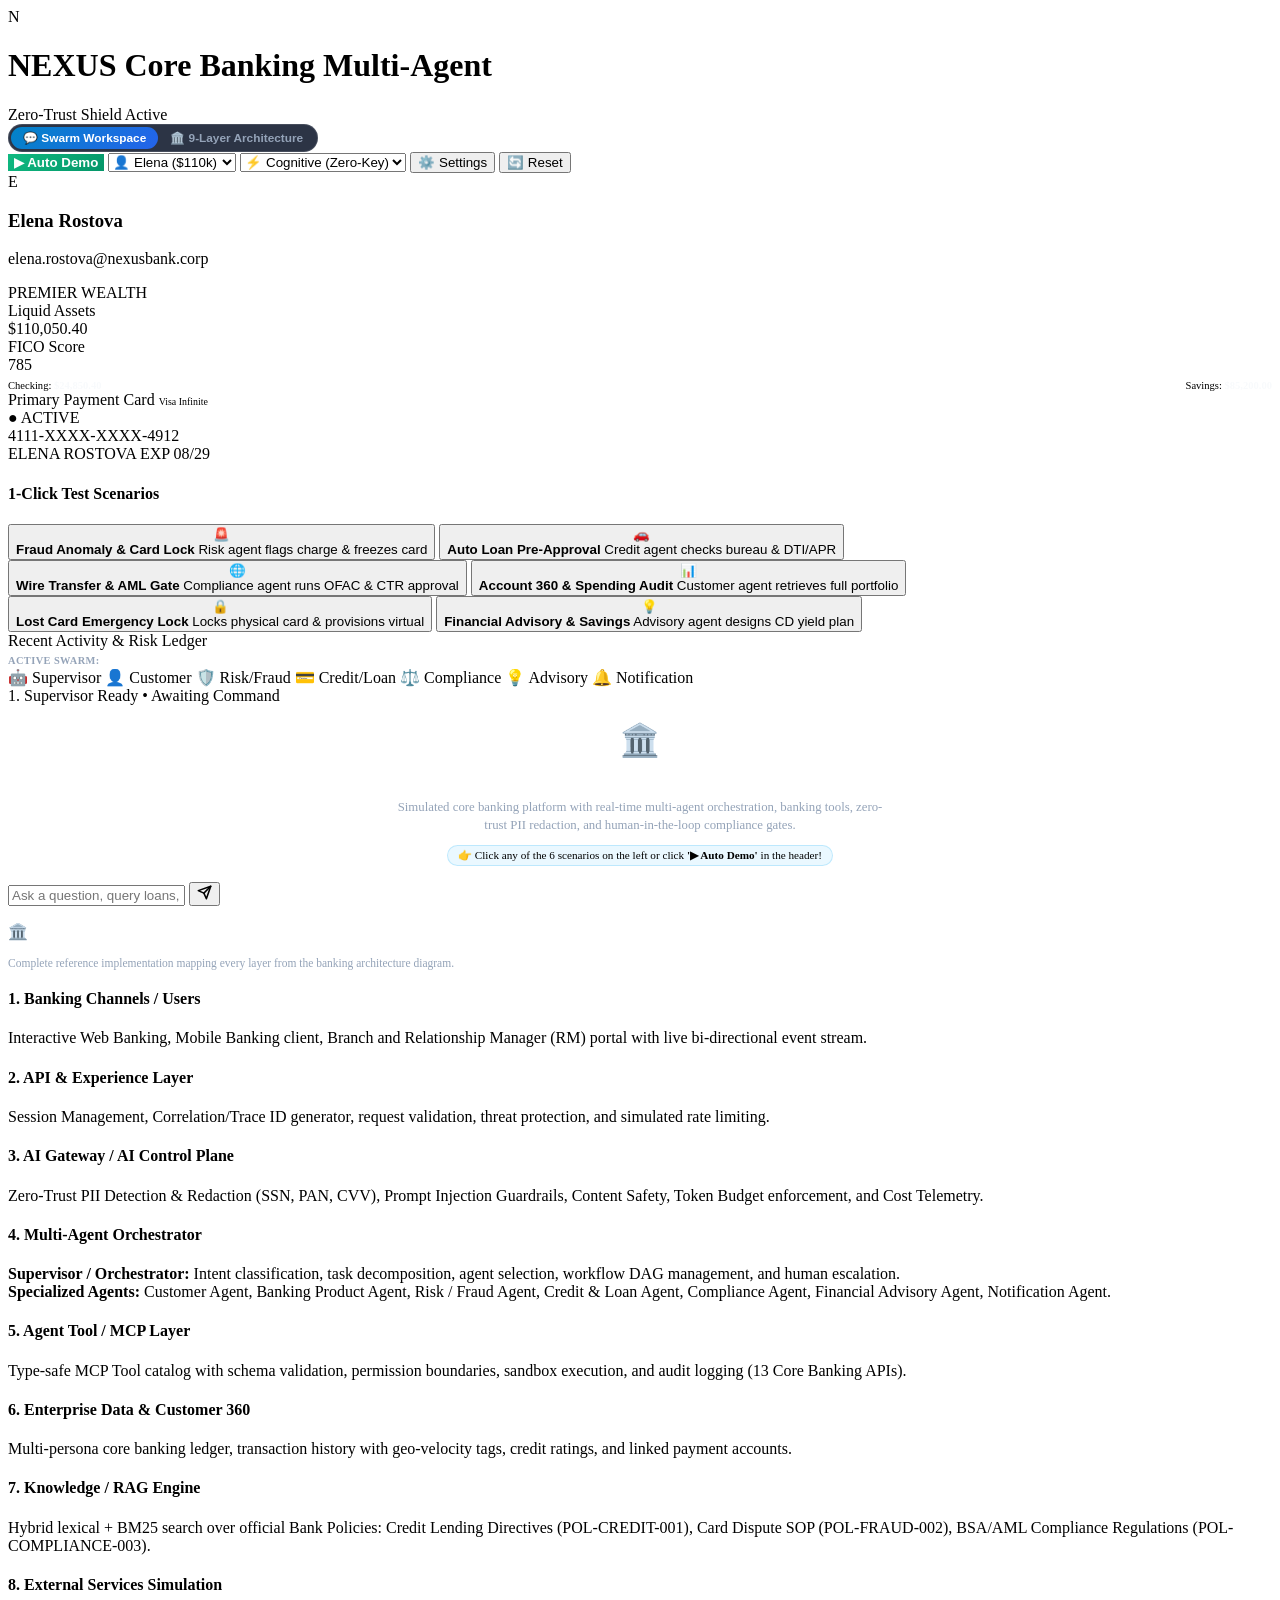
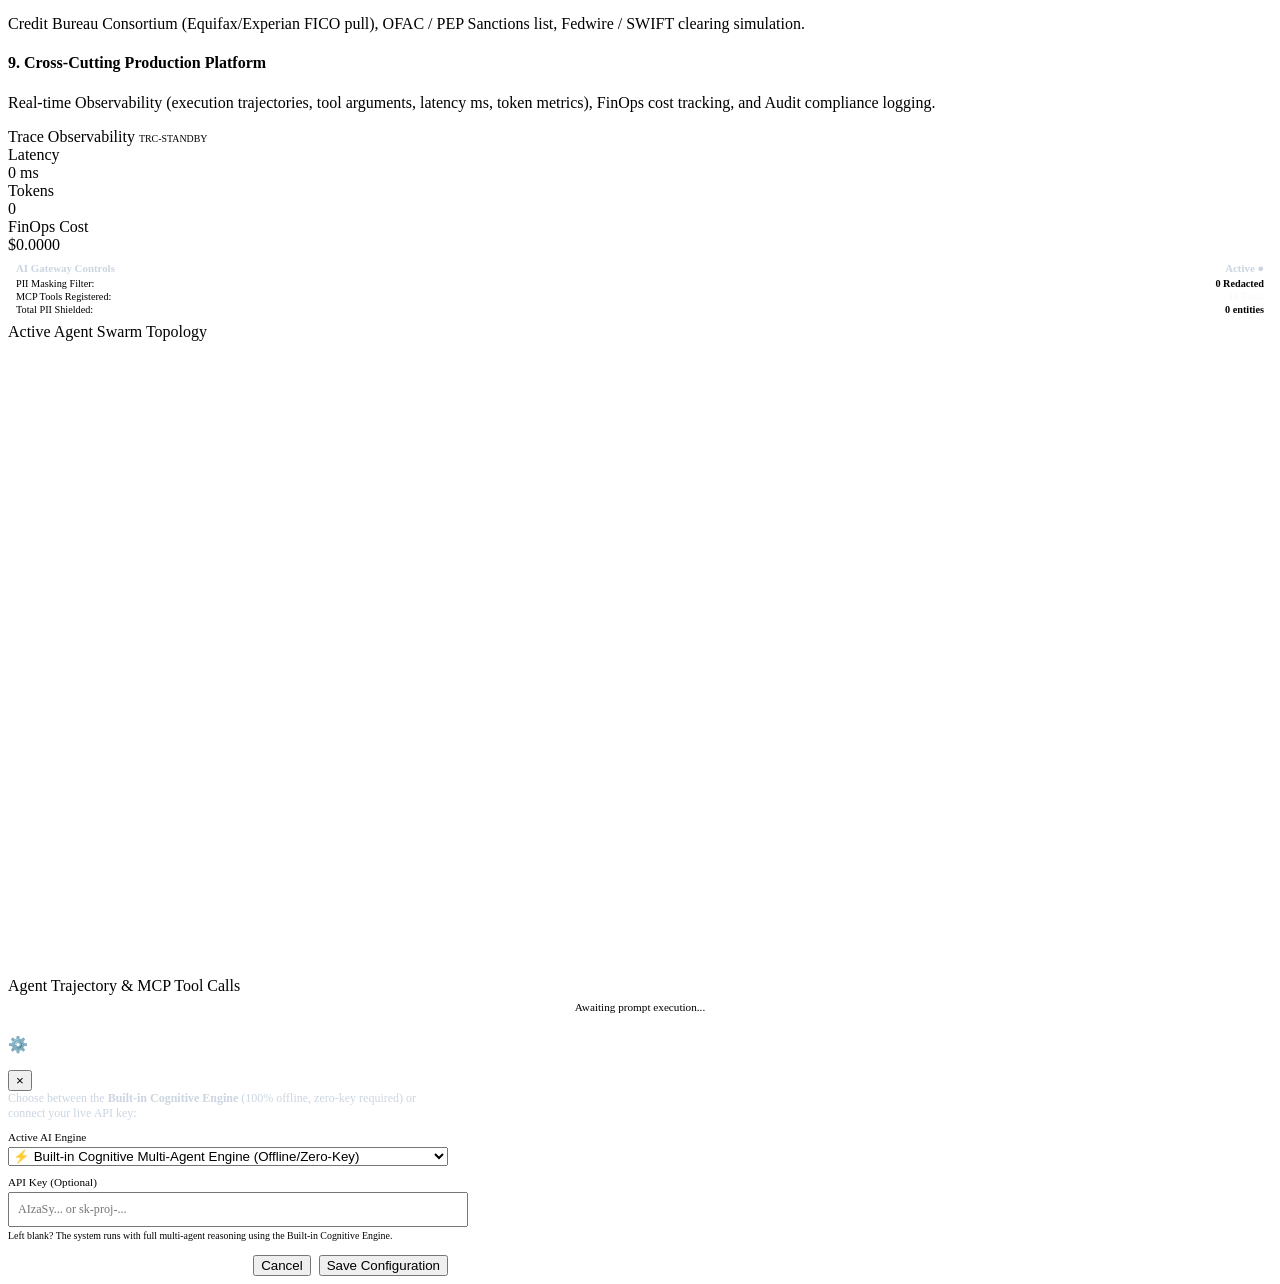
==== commit 63265da7: "Fix UI layout, add Auto-Play Demo mode, and enhance visual hierarchy" ====
--- a/app/static/index.html
+++ b/app/static/index.html
@@ -11,8 +11,8 @@
   <link rel="preconnect" href="https://fonts.gstatic.com" crossorigin>
   <link href="https://fonts.googleapis.com/css2?family=Inter:wght@400;500;600;700;800&family=JetBrains+Mono:wght@400;500;700&display=swap" rel="stylesheet">
   
-  <!-- Styles -->
-  <link rel="stylesheet" href="/static/css/style.css">
+  <!-- Stylesheet with cache busting -->
+  <link rel="stylesheet" href="/static/css/style.css?v=3">
 </head>
 <body>
 
@@ -21,42 +21,51 @@
     <div class="brand-section">
       <div class="brand-logo">N</div>
       <div class="brand-title">
-        <h1>NEXUS Core Banking <span class="badge">Multi-Agent AI</span></h1>
+        <h1>NEXUS Core Banking <span class="badge">Multi-Agent</span></h1>
       </div>
       <div class="status-pill">
         <span class="status-dot"></span>
-        <span>Gateway: Zero-Trust Active</span>
+        <span>Zero-Trust Shield Active</span>
       </div>
     </div>
 
     <!-- Center View Switcher Tabs -->
-    <div class="nav-tabs">
-      <button class="nav-tab-btn active" id="tabChatBtn">💬 Swarm Workspace</button>
-      <button class="nav-tab-btn" id="tabArchBtn">🏛️ 9-Layer Architecture</button>
+    <div class="nav-tabs" style="display:inline-flex; align-items:center; background:rgba(22,30,49,0.9); border:1px solid rgba(255,255,255,0.12); border-radius:20px; padding:2px;">
+      <button class="nav-tab-btn active" id="tabChatBtn" style="background:linear-gradient(135deg,#0284c7,#2563eb); color:#fff; border:none; border-radius:16px; padding:4px 12px; font-size:0.74rem; font-weight:700; cursor:pointer;">
+        💬 Swarm Workspace
+      </button>
+      <button class="nav-tab-btn" id="tabArchBtn" style="background:transparent; color:#94a3b8; border:none; border-radius:16px; padding:4px 12px; font-size:0.74rem; font-weight:600; cursor:pointer;">
+        🏛️ 9-Layer Architecture
+      </button>
     </div>
 
     <div class="header-controls">
+      <!-- Auto Demo Button -->
+      <button id="autoDemoBtn" class="btn-custom" style="background:linear-gradient(135deg,#10b981,#059669); color:white; border:none; font-weight:700;" title="Auto-Play 6 Banking Scenarios for Video Recording">
+        ▶ Auto Demo
+      </button>
+
       <!-- Customer Context Switcher -->
       <select id="customerSelect" class="select-custom" title="Switch Customer Persona">
-        <option value="CUST-1001" selected>👤 Elena Rostova (Wealth • $110k)</option>
-        <option value="CUST-1002">🏢 Marcus Vance (Business • $86k)</option>
-        <option value="CUST-1003">🛍️ Priya Sharma (Retail • $18k)</option>
+        <option value="CUST-1001" selected>👤 Elena ($110k)</option>
+        <option value="CUST-1002">🏢 Marcus ($86k)</option>
+        <option value="CUST-1003">🛍️ Priya ($18k)</option>
       </select>
 
       <!-- LLM Provider Selector -->
       <select id="providerSelect" class="select-custom" title="AI Model / Engine">
-        <option value="cognitive" selected>⚡ Built-in Cognitive Agent Engine</option>
-        <option value="gemini">✨ Google Gemini 2.5 Flash</option>
-        <option value="openai">🔮 OpenAI GPT-4o</option>
+        <option value="cognitive" selected>⚡ Cognitive (Zero-Key)</option>
+        <option value="gemini">✨ Gemini 2.5</option>
+        <option value="openai">🔮 GPT-4o</option>
       </select>
 
       <!-- Quick Action Buttons -->
       <button id="settingsBtn" class="btn-custom" title="Configure API Keys">⚙️ Settings</button>
-      <button id="resetBtn" class="btn-custom" title="Reset Simulation Data">🔄 Reset DB</button>
+      <button id="resetBtn" class="btn-custom" title="Reset Simulation Data">🔄 Reset</button>
     </div>
   </header>
 
-  <!-- 3-Column Responsive Workspace -->
+  <!-- 3-Column Workspace -->
   <main class="app-container">
     
     <!-- LEFT COLUMN: Core Banking Customer Portal -->
@@ -84,7 +93,7 @@
           </div>
         </div>
 
-        <div style="margin-top:8px; font-size:0.7rem; color:var(--text-muted); display:flex; justify-content:space-between;">
+        <div style="margin-top:6px; font-size:0.66rem; color:var(--text-muted); display:flex; justify-content:space-between;">
           <span>Checking: <strong style="color:#f8fafc" id="checkingBalanceVal">$24,850.40</strong></span>
           <span>Savings: <strong style="color:#f8fafc" id="savingsBalanceVal">$85,200.00</strong></span>
         </div>
@@ -94,7 +103,7 @@
       <div class="card-widget glass">
         <div class="panel-header" style="margin-bottom:0;">
           <span>Primary Payment Card</span>
-          <span style="font-size:0.65rem; color:var(--text-muted)">Visa Infinite</span>
+          <span style="font-size:0.62rem; color:var(--text-muted)">Visa Infinite</span>
         </div>
         
         <div class="credit-card-visual" id="mainCreditCard">
@@ -119,7 +128,7 @@
             <span class="scenario-icon">🚨</span>
             <div class="scenario-text">
               <strong>Fraud Anomaly & Card Lock</strong>
-              <span>Risk agent flags London charge & freezes card</span>
+              <span>Risk agent flags charge & freezes card</span>
             </div>
           </button>
 
@@ -127,7 +136,7 @@
             <span class="scenario-icon">🚗</span>
             <div class="scenario-text">
               <strong>Auto Loan Pre-Approval</strong>
-              <span>Credit agent queries bureau & computes DTI/APR</span>
+              <span>Credit agent checks bureau & DTI/APR</span>
             </div>
           </button>
 
@@ -135,7 +144,7 @@
             <span class="scenario-icon">🌐</span>
             <div class="scenario-text">
               <strong>Wire Transfer & AML Gate</strong>
-              <span>Compliance agent runs OFAC & CTR approval gate</span>
+              <span>Compliance agent runs OFAC & CTR approval</span>
             </div>
           </button>
 
@@ -143,7 +152,7 @@
             <span class="scenario-icon">📊</span>
             <div class="scenario-text">
               <strong>Account 360 & Spending Audit</strong>
-              <span>Customer agent retrieves full multi-account view</span>
+              <span>Customer agent retrieves full portfolio</span>
             </div>
           </button>
 
@@ -151,7 +160,7 @@
             <span class="scenario-icon">🔒</span>
             <div class="scenario-text">
               <strong>Lost Card Emergency Lock</strong>
-              <span>Deactivates physical card & provisions virtual</span>
+              <span>Locks physical card & provisions virtual</span>
             </div>
           </button>
 
@@ -159,19 +168,19 @@
             <span class="scenario-icon">💡</span>
             <div class="scenario-text">
               <strong>Financial Advisory & Savings</strong>
-              <span>Advisory agent designs wealth yield plan</span>
+              <span>Advisory agent designs CD yield plan</span>
             </div>
           </button>
 
         </div>
       </section>
 
-      <!-- Recent Transactions Table -->
+      <!-- Recent Activity -->
       <section style="flex:1;">
         <div class="panel-header">
           <span>Recent Activity & Risk Ledger</span>
         </div>
-        <div id="transactionsContainer" style="display:flex; flex-direction:column; gap:5px;">
+        <div id="transactionsContainer" style="display:flex; flex-direction:column; gap:4px;">
           <!-- Populated by JavaScript -->
         </div>
       </section>
@@ -183,7 +192,7 @@
       
       <!-- Real-Time Swarm Status Banner -->
       <div class="swarm-status-bar">
-        <span style="font-size:0.68rem; font-weight:700; color:#94a3b8; text-transform:uppercase; letter-spacing:0.04em;">Active Agents:</span>
+        <span style="font-size:0.65rem; font-weight:700; color:#94a3b8; text-transform:uppercase; letter-spacing:0.04em;">Active Swarm:</span>
         <div class="swarm-agents-pills" id="swarmAgentPills">
           <span class="agent-chip active" id="chipSupervisor">🤖 Supervisor</span>
           <span class="agent-chip" id="chipCustomer">👤 Customer</span>
@@ -208,16 +217,16 @@
         <div class="chat-stream" id="chatStream">
           
           <!-- Welcome Hero Banner -->
-          <div style="text-align: center; padding: 20px 16px; color: var(--text-secondary);">
-            <div style="font-size: 2.2rem; margin-bottom: 8px;">🏛️</div>
-            <h2 style="font-size: 1.2rem; color: #fff; margin-bottom: 4px; font-weight:700;">
+          <div style="text-align: center; padding: 16px 12px; color: var(--text-secondary);">
+            <div style="font-size: 2rem; margin-bottom: 6px;">🏛️</div>
+            <h2 style="font-size: 1.15rem; color: #fff; margin-bottom: 4px; font-weight:700;">
               NEXUS Autonomous Multi-Agent Banking
             </h2>
-            <p style="font-size: 0.82rem; max-width: 520px; margin: 0 auto; color:#94a3b8; line-height:1.5;">
-              Simulated enterprise banking platform with real-time multi-agent orchestration, core banking tools, zero-trust PII redaction, and human-in-the-loop compliance gates.
+            <p style="font-size: 0.8rem; max-width: 500px; margin: 0 auto; color:#94a3b8; line-height:1.4;">
+              Simulated core banking platform with real-time multi-agent orchestration, banking tools, zero-trust PII redaction, and human-in-the-loop compliance gates.
             </p>
-            <div style="margin-top:12px; font-size:0.72rem; color:var(--accent-cyan); display:inline-flex; align-items:center; gap:6px; padding:4px 12px; background:rgba(56,189,248,0.1); border-radius:9999px; border:1px solid rgba(56,189,248,0.25);">
-              <span>👉 Click any of the 6 test scenarios on the left or type your prompt below!</span>
+            <div style="margin-top:10px; font-size:0.7rem; color:var(--accent-cyan); display:inline-flex; align-items:center; gap:5px; padding:3px 10px; background:rgba(56,189,248,0.1); border-radius:9999px; border:1px solid rgba(56,189,248,0.25);">
+              <span>👉 Click any of the 6 scenarios on the left or click <strong>'▶ Auto Demo'</strong> in the header!</span>
             </div>
           </div>
 
@@ -229,12 +238,12 @@
             <input 
               type="text" 
               id="chatInput" 
-              placeholder="Ask a question, query loans, flag suspicious transactions, or request wires..." 
+              placeholder="Ask a question, query loans, report suspicious charges, or request wires..." 
               autocomplete="off"
               required
             />
             <button type="submit" class="send-btn" title="Send Request">
-              <svg width="16" height="16" viewBox="0 0 24 24" fill="none" stroke="currentColor" stroke-width="2.5" stroke-linecap="round" stroke-linejoin="round">
+              <svg width="15" height="15" viewBox="0 0 24 24" fill="none" stroke="currentColor" stroke-width="2.5" stroke-linecap="round" stroke-linejoin="round">
                 <line x1="22" y1="2" x2="11" y2="13"></line>
                 <polygon points="22 2 15 22 11 13 2 9 22 2"></polygon>
               </svg>
@@ -245,11 +254,11 @@
 
       <!-- View Container 2: Direct In-Page 9-Layer Architecture Blueprint -->
       <div id="archViewWrapper" class="architecture-container">
-        <div style="margin-bottom:8px;">
-          <h3 style="font-size:1.05rem; color:#fff; display:flex; align-items:center; gap:8px;">
+        <div style="margin-bottom:6px;">
+          <h3 style="font-size:1rem; color:#fff; display:flex; align-items:center; gap:6px;">
             <span>🏛️</span> Target 9-Layer Banking Architecture (Assignment Blueprint)
           </h3>
-          <p style="font-size:0.76rem; color:#94a3b8;">
+          <p style="font-size:0.72rem; color:#94a3b8;">
             Complete reference implementation mapping every layer from the banking architecture diagram.
           </p>
         </div>
@@ -311,7 +320,7 @@
       <!-- Trace Header -->
       <div class="panel-header">
         <span>Trace Observability</span>
-        <span id="traceIdDisplay" style="font-family:var(--font-mono); font-size:0.65rem; color:var(--accent-cyan);">TRC-STANDBY</span>
+        <span id="traceIdDisplay" style="font-family:var(--font-mono); font-size:0.62rem; color:var(--accent-cyan);">TRC-STANDBY</span>
       </div>
 
       <!-- Metrics Grid -->
@@ -331,20 +340,20 @@
       </div>
 
       <!-- AI Control Plane / Guardrails Card -->
-      <div class="glass" style="padding:10px; border-radius:var(--radius-sm);">
-        <div style="font-size:0.7rem; font-weight:700; color:#cbd5e1; margin-bottom:5px; display:flex; justify-content:space-between;">
+      <div class="glass" style="padding:8px; border-radius:var(--radius-sm);">
+        <div style="font-size:0.68rem; font-weight:700; color:#cbd5e1; margin-bottom:4px; display:flex; justify-content:space-between;">
           <span>AI Gateway Controls</span>
           <span style="color:var(--accent-emerald)">Active ●</span>
         </div>
-        <div style="font-size:0.66rem; color:var(--text-muted); display:flex; justify-content:space-between; margin-bottom:3px;">
+        <div style="font-size:0.64rem; color:var(--text-muted); display:flex; justify-content:space-between; margin-bottom:2px;">
           <span>PII Masking Filter:</span>
           <strong id="piiRedactedMetricVal" style="color:var(--accent-cyan)">0 Redacted</strong>
         </div>
-        <div style="font-size:0.66rem; color:var(--text-muted); display:flex; justify-content:space-between; margin-bottom:3px;">
+        <div style="font-size:0.64rem; color:var(--text-muted); display:flex; justify-content:space-between; margin-bottom:2px;">
           <span>MCP Tools Registered:</span>
           <strong id="toolsRegisteredVal" style="color:#f8fafc">13 Tools</strong>
         </div>
-        <div style="font-size:0.66rem; color:var(--text-muted); display:flex; justify-content:space-between;">
+        <div style="font-size:0.64rem; color:var(--text-muted); display:flex; justify-content:space-between;">
           <span>Total PII Shielded:</span>
           <strong id="totalPiiVal" style="color:var(--accent-purple)">0 entities</strong>
         </div>
@@ -356,7 +365,7 @@
           <span>Active Agent Swarm Topology</span>
         </div>
         <div class="dag-container">
-          <svg id="dagSvg" viewBox="0 0 340 180"></svg>
+          <svg id="dagSvg" viewBox="0 0 280 140"></svg>
         </div>
       </div>
 
@@ -366,7 +375,7 @@
           <span>Agent Trajectory & MCP Tool Calls</span>
         </div>
         <div class="trajectory-list" id="trajectoryList">
-          <div style="font-size:0.72rem; color:var(--text-muted); padding:8px; text-align:center;">
+          <div style="font-size:0.7rem; color:var(--text-muted); padding:6px; text-align:center;">
             Awaiting prompt execution...
           </div>
         </div>
@@ -378,18 +387,18 @@
 
   <!-- MODAL: Settings & API Key -->
   <div class="modal-overlay" id="settingsModal">
-    <div class="modal-content glass" style="max-width:480px;">
+    <div class="modal-content glass" style="max-width:440px;">
       <div class="modal-header">
-        <h3 style="font-size:1.05rem; color:#fff;">⚙️ AI Provider & Model Settings</h3>
+        <h3 style="font-size:1rem; color:#fff;">⚙️ AI Provider & Model Settings</h3>
         <button class="close-btn" id="closeSettingsModal">&times;</button>
       </div>
 
-      <div style="font-size:0.78rem; color:#cbd5e1; margin-bottom:12px;">
+      <div style="font-size:0.75rem; color:#cbd5e1; margin-bottom:10px;">
         Choose between the <strong>Built-in Cognitive Engine</strong> (100% offline, zero-key required) or connect your live API key:
       </div>
 
-      <div style="margin-bottom:12px;">
-        <label style="font-size:0.72rem; color:var(--text-muted); display:block; margin-bottom:5px;">Active AI Engine</label>
+      <div style="margin-bottom:10px;">
+        <label style="font-size:0.7rem; color:var(--text-muted); display:block; margin-bottom:4px;">Active AI Engine</label>
         <select id="modalProviderSelect" class="select-custom" style="width:100%;">
           <option value="cognitive">⚡ Built-in Cognitive Multi-Agent Engine (Offline/Zero-Key)</option>
           <option value="gemini">✨ Google Gemini 2.5 Flash</option>
@@ -397,16 +406,16 @@
         </select>
       </div>
 
-      <div style="margin-bottom:16px;">
-        <label style="font-size:0.72rem; color:var(--text-muted); display:block; margin-bottom:5px;">API Key (Optional)</label>
+      <div style="margin-bottom:14px;">
+        <label style="font-size:0.7rem; color:var(--text-muted); display:block; margin-bottom:4px;">API Key (Optional)</label>
         <input 
           type="password" 
           id="apiKeyInput" 
           placeholder="AIzaSy... or sk-proj-..." 
           class="select-custom" 
-          style="width:100%; padding:8px; font-family:var(--font-mono); font-size:0.78rem;"
+          style="width:100%; padding:8px; font-family:var(--font-mono); font-size:0.76rem;"
         />
-        <p style="font-size:0.65rem; color:var(--text-muted); margin-top:3px;">
+        <p style="font-size:0.62rem; color:var(--text-muted); margin-top:3px;">
           Left blank? The system runs with full multi-agent reasoning using the Built-in Cognitive Engine.
         </p>
       </div>
@@ -418,10 +427,10 @@
     </div>
   </div>
 
-  <!-- Scripts -->
-  <script src="/static/js/api.js"></script>
-  <script src="/static/js/visualizer.js"></script>
-  <script src="/static/js/app.js"></script>
+  <!-- Scripts with cache busting -->
+  <script src="/static/js/api.js?v=3"></script>
+  <script src="/static/js/visualizer.js?v=3"></script>
+  <script src="/static/js/app.js?v=3"></script>
 
 </body>
 </html>
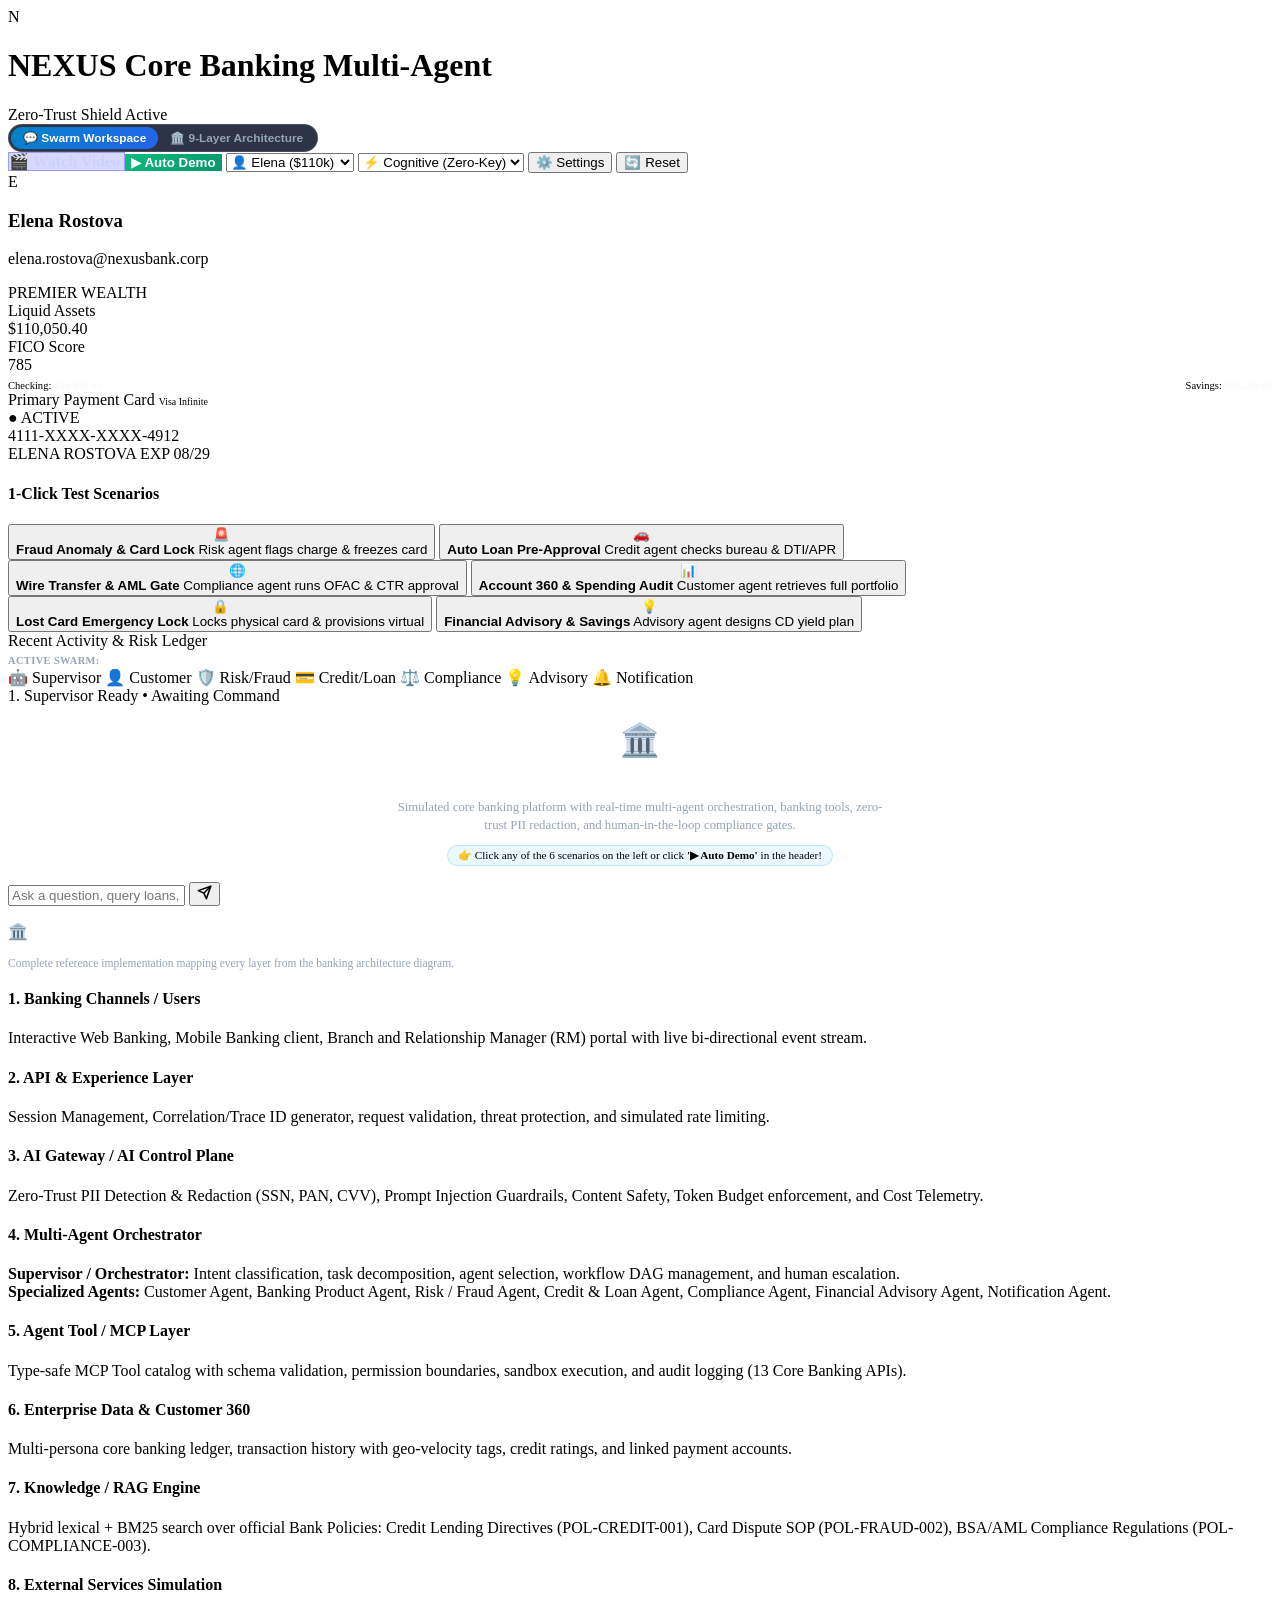
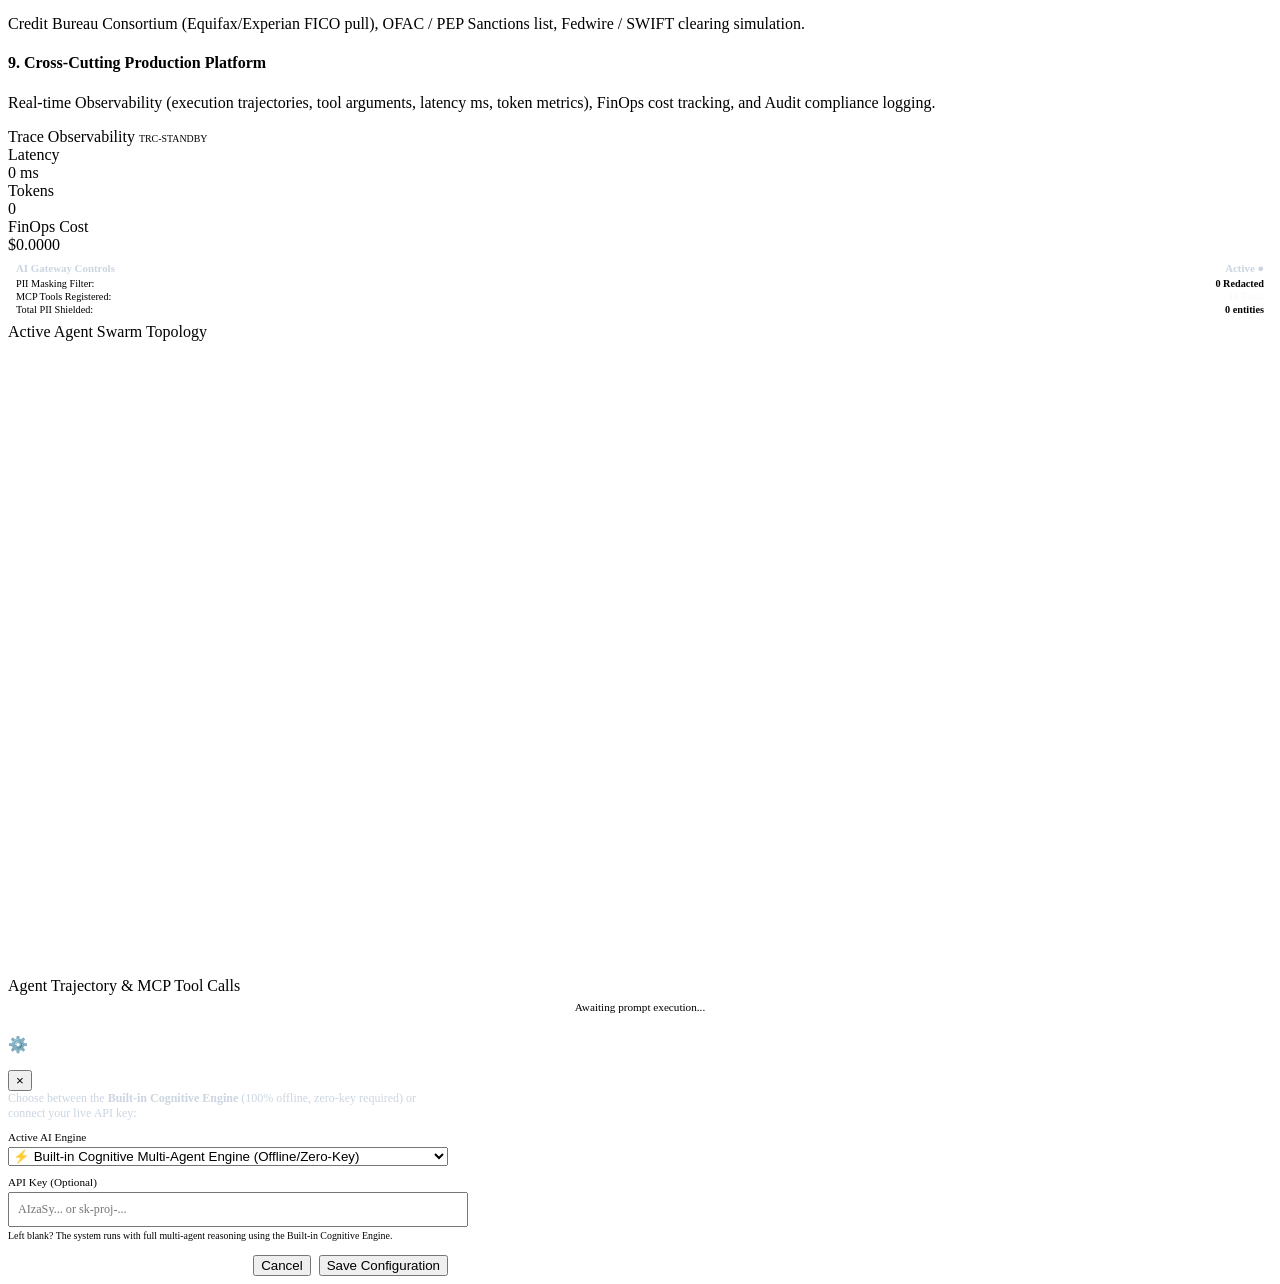
==== commit 934b1d9f: "Add demo_video.mp4, video_player.html, and video generator" ====
--- a/app/static/index.html
+++ b/app/static/index.html
@@ -40,6 +40,11 @@
     </div>
 
     <div class="header-controls">
+      <!-- Watch Video Page Link -->
+      <a href="/static/video_player.html" target="_blank" class="btn-custom" style="text-decoration:none; background:rgba(99,102,241,0.25); border:1px solid rgba(99,102,241,0.5); color:#c7d2fe; font-weight:700;" title="Watch Official Demonstration Video">
+        🎬 Watch Video
+      </a>
+
       <!-- Auto Demo Button -->
       <button id="autoDemoBtn" class="btn-custom" style="background:linear-gradient(135deg,#10b981,#059669); color:white; border:none; font-weight:700;" title="Auto-Play 6 Banking Scenarios for Video Recording">
         ▶ Auto Demo
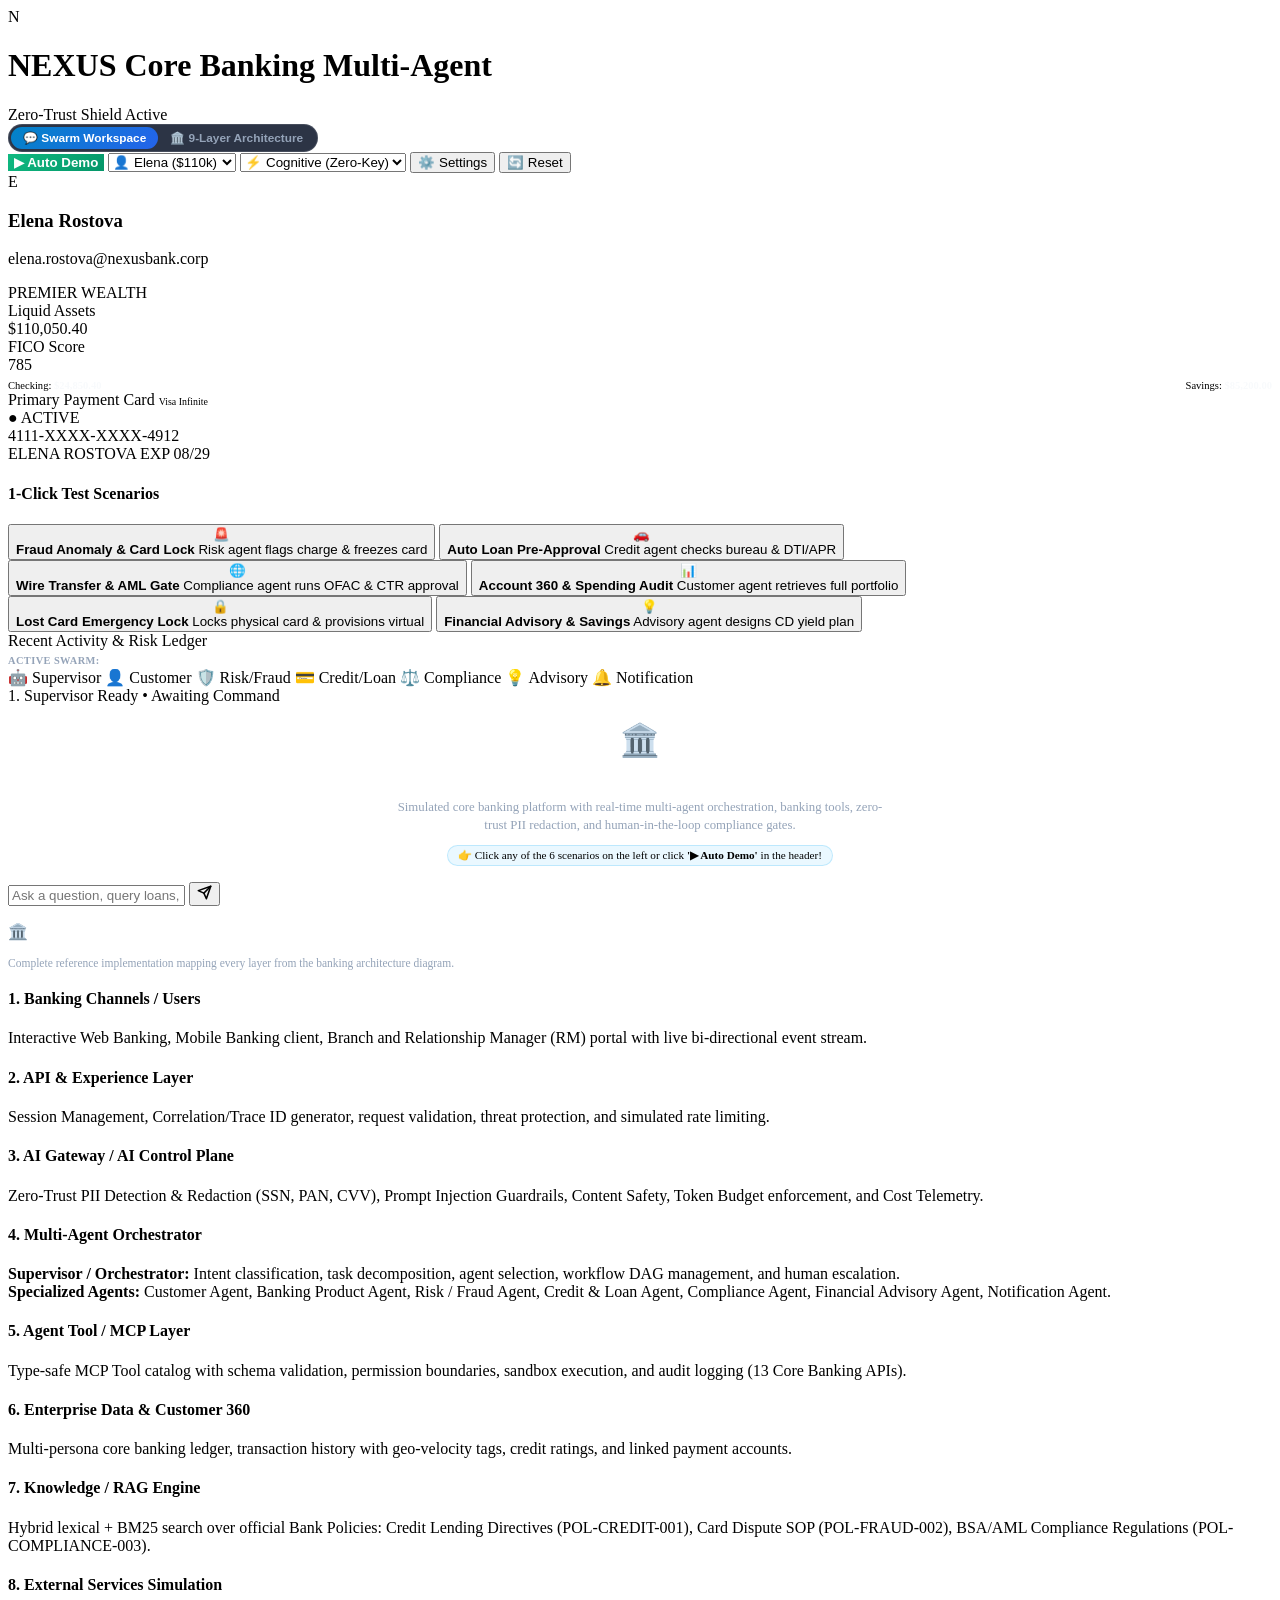
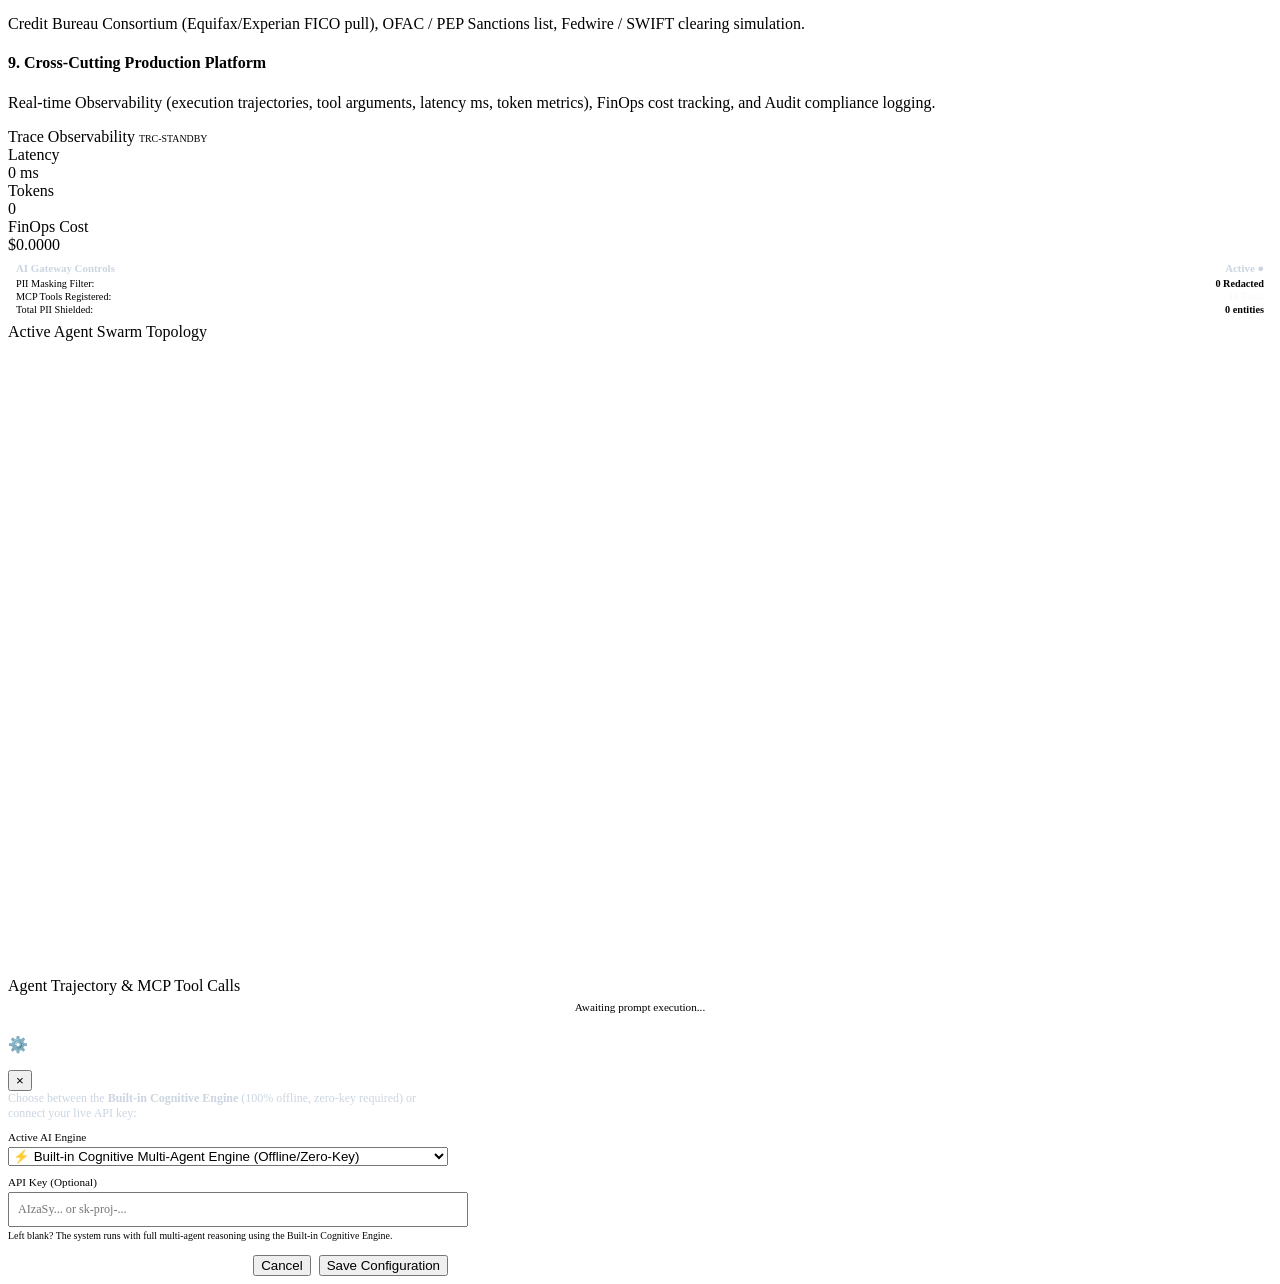
==== commit 9983dd8a: "chore: remove video demo link from banking portal UI, upgrade demo video to universal H.264 MP4" ====
--- a/app/static/index.html
+++ b/app/static/index.html
@@ -40,10 +40,6 @@
     </div>
 
     <div class="header-controls">
-      <!-- Watch Video Page Link -->
-      <a href="/static/video_player.html" target="_blank" class="btn-custom" style="text-decoration:none; background:rgba(99,102,241,0.25); border:1px solid rgba(99,102,241,0.5); color:#c7d2fe; font-weight:700;" title="Watch Official Demonstration Video">
-        🎬 Watch Video
-      </a>
 
       <!-- Auto Demo Button -->
       <button id="autoDemoBtn" class="btn-custom" style="background:linear-gradient(135deg,#10b981,#059669); color:white; border:none; font-weight:700;" title="Auto-Play 6 Banking Scenarios for Video Recording">
